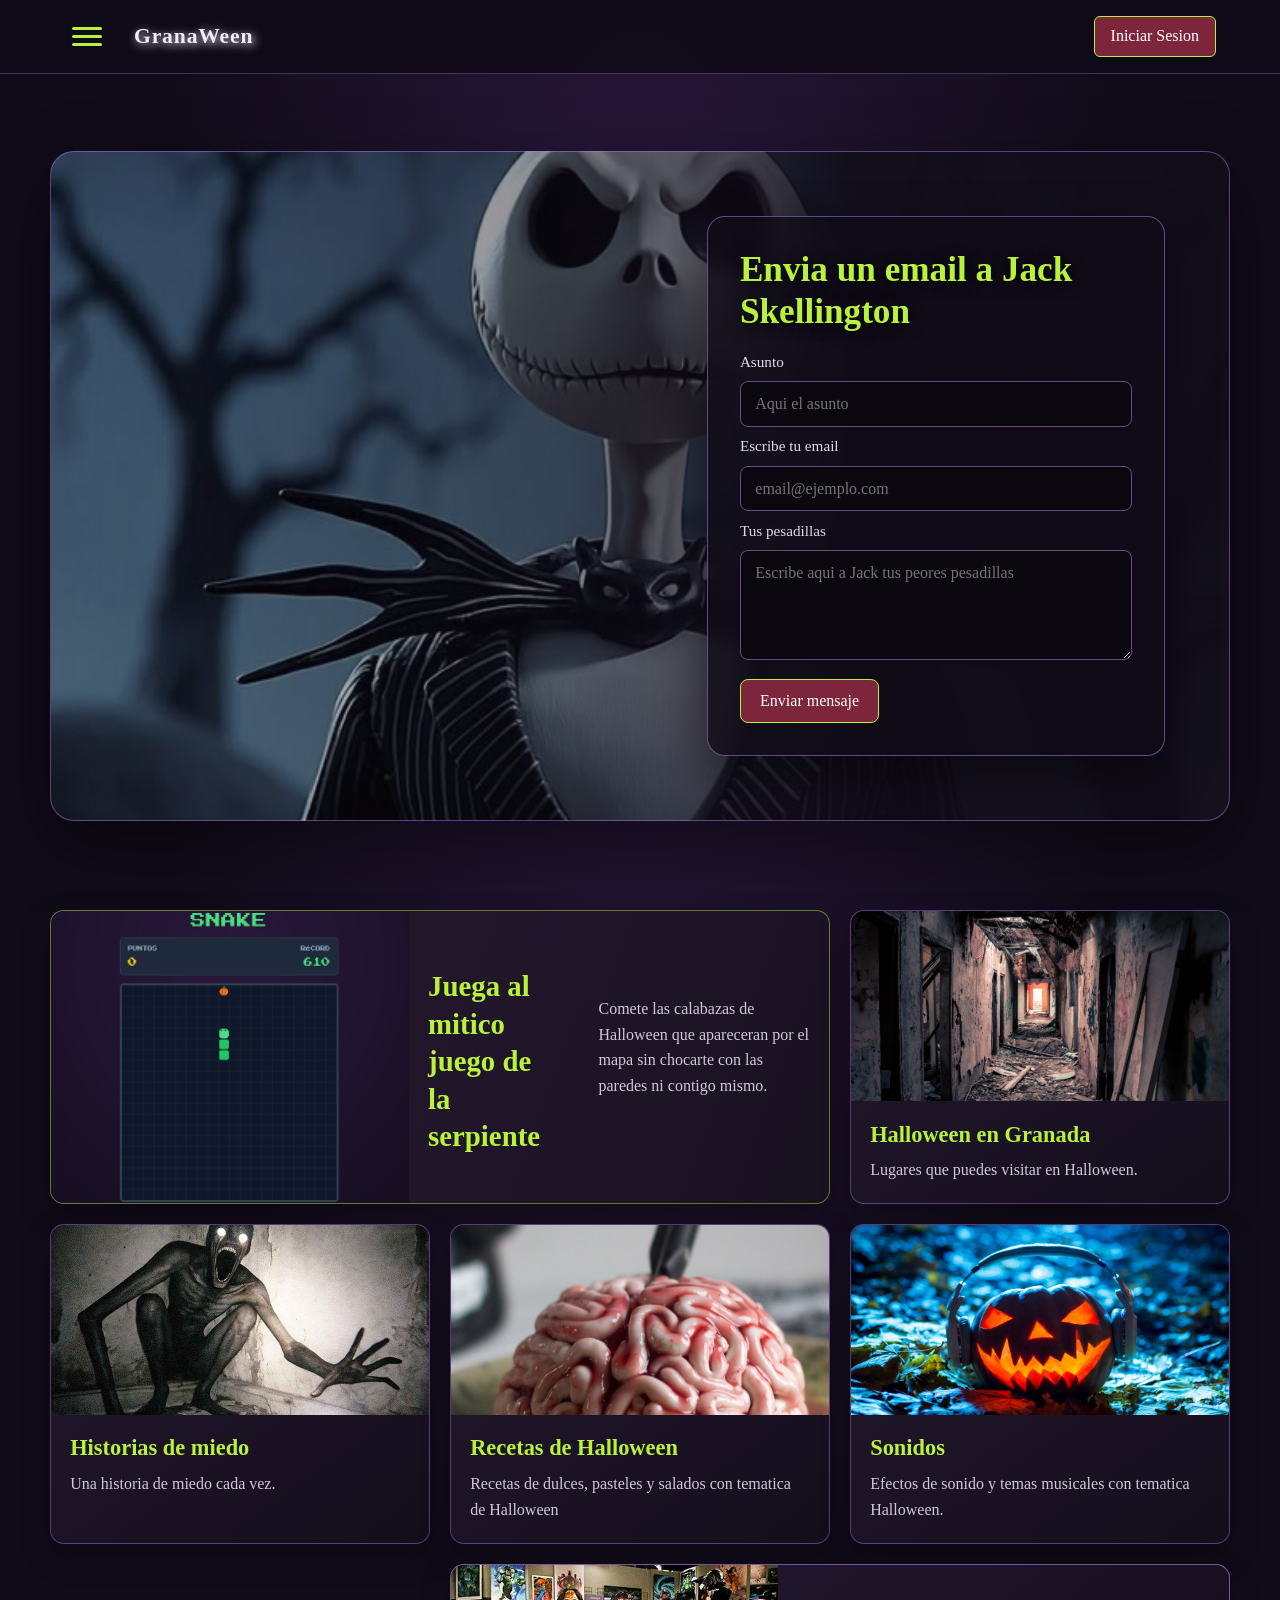
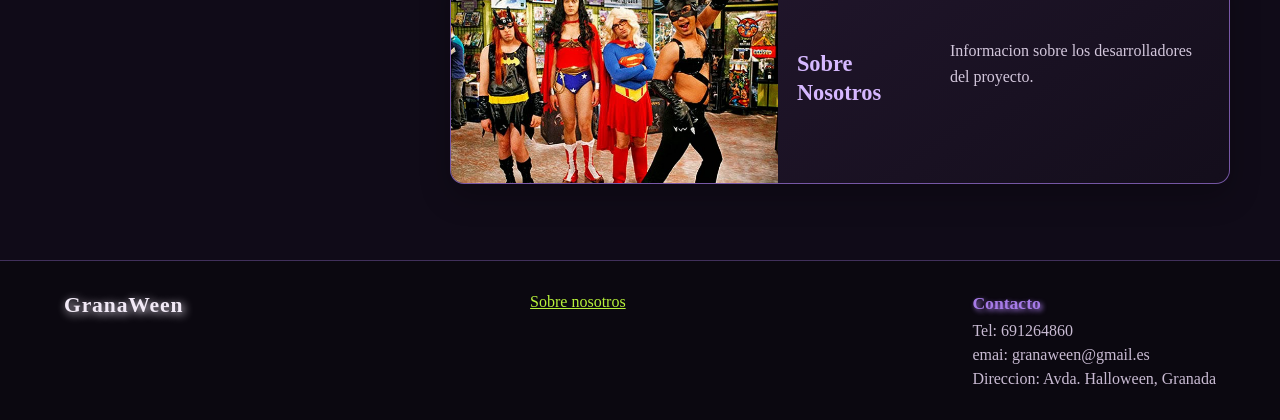
==== index.html @ 64082416 "arreglos" ====
<!DOCTYPE html>
<html lang="en">
<head>
    <meta charset="UTF-8">
    <meta name="viewport" content="width=device-width, initial-scale=1.0">
    <link rel="stylesheet" href="./css/styles.css">
    <title>GranaWeen</title>
</head>
<body class="page" id="pagina-inicio">
    <header>
        <button class="hamburger" aria-label="Menu">
            <span class="barMenu"></span>
            <span class="barMenu"></span>
            <span class="barMenu"></span>
        </button>
        <nav id="menu-desplegable" class="oculto">
            <ul>
                <li><a href="./index.html">Inicio</a></li>
                <li><a href="./recetas.html">Recetas</a></li>
                <li><a href="./historia.html">Historias de miedo</a></li>
                <li><a href="./sonidos.html">Musica y tonos</a></li>
                <li><a href="./enGranada.html">Granada</a></li>
                <li><a href="./juego.html">Juego</a></li>
                <li><a href="./miCuenta.html">Mi cuenta</a></li>
            </ul>
        </nav>
        <a class="logo" href="./index.html">GranaWeen</a>
        <button class="login btn">Iniciar Sesion</button>
    </header>

        <main id="main-index">
            <section id="correo-jack" aria-label="Secciones de GranaWeen">
                <div class="formulario-correo">
                    <h2>Envia un email a Jack Skellington</h2>
                    <form action="./php/correo.php" method="post">
                        <label for="asunto">Asunto</label>
                        <input type="text" name="asunto" id="asunto" placeholder="Aqui el asunto" required>

                        <label for="tuEmail">Escribe tu email</label>
                        <input type="email" name="email" id="email" placeholder="email@ejemplo.com" required>

                        <label for="mensaje">Tus pesadillas</label>
                        <textarea name="mensaje" id="mensaje" rows="4" cols="40" placeholder="Escribe aqui a Jack tus peores pesadillas" required></textarea>

                        <button type="submit" class="btn-mensaje">Enviar mensaje</button>
                    </form>
                </div>
            </section>
            <section>
                <a class="enlace-pagina" href="./juego.html">
                    <img src="./img/index/snake.png" alt="Juego serpiente">
                    <h2>Juega al mitico juego de la serpiente</h2>
                    <p>Comete las calabazas de Halloween que apareceran por el mapa sin chocarte con las paredes ni contigo mismo.</p>
                </a>
                <a class="enlace-pagina" href="./enGranada.html">
                    <img src="./img/index/lugares.webp" alt="Imagen de casa abandonada">
                    <h2>Halloween en Granada</h2>
                    <p>Lugares que puedes visitar en Halloween.</p>
                </a>
                <a class="enlace-pagina" href="./historia.html">
                    <img src="./img/index/historia.jpeg" alt="Imagen terror">
                    <h2>Historias de miedo</h2>
                    <span>Una historia de miedo cada vez.</span>
                </a>
                <a class="enlace-pagina" href="./recetas.html">
                    <img src="./img/index/recetas.jpg" alt="Tarta de cerebro">
                    <h2>Recetas de Halloween</h2>
                    <p>Recetas de dulces, pasteles y salados con tematica de Halloween</p>
                </a>
                <a class="enlace-pagina" href="./sonidos.html">
                    <img src="./img/index/sonidos.jpg" alt="Imagen de calabaza con cascos de musica">
                    <h2>Sonidos</h2>
                    <p>Efectos de sonido y temas musicales con tematica Halloween.</p>
                </a>
                <a class="enlace-pagina" href="./sobreNosotros.html">
                    <img src="./img/index/desarrolladores.jpg" alt="Desarrolladores">
                    <h2>Sobre Nosotros</h2>
                    <p>Informacion sobre los desarrolladores del proyecto.</p>
                </a>
            </section>
        </main>
    </div>
    <button class="susto-pantalla" id="susto-pantalla" type="button" aria-label="Cerrar la imagen de terror" hidden>
        <img src="./img/nun.png" alt="La monja de terror">
        <span>Pulsa para continuar</span>
    </button>
    <audio id="sonido-susto" preload="auto">
        <source src="./img/Grito%20de%20terror%20-%20%20Efecto%20de%20sonido%20-%20Scary%20Sound%20Effects.mp3" type="audio/mpeg">
    </audio>

    <footer>
        <div>
            <a href="./index.html" class="logo">GranaWeen</a>
        </div>
        <div class="us">
            <a href="./sobreNosotros.html">Sobre nosotros</a>
        </div>
        <div class="contacto">
            <h2>Contacto</h2>
            <p>Tel: 691264860</p>
            <p>emai: granaween@gmail.es</p>
            <p>Direccion: Avda. Halloween, Granada</p> 
        </div>
        <script type="module" src="./js/app.js"></script>
    </footer>

    <!-- ventana emergente de login -->
    <div id="ventana-login" class="oculto">
        <button class="cerrar-ventana">X</button>
        <form action="./php/login.php" method="post">
            <label for="nombre">Nombre:</label>
            <input type="text" name="nombre" id="nombre" placeholder="Escribe tu nombre aqui" required>

            <label for="password">Contraseña:</label>
            <input type="password" name="password" id="password" placeholder="Escribe aqui tu contraseña" required>

            <button type="submit" class="btn">Iniciar sesion</button>
            <button type="button" class="registro">¿No tienes cuenta? | Registrate</button>
            <button type="button" class="recuperar-contraseña">He olvidado mi contraseña</button>
        </form>
    </div>

    <!-- ventana emergente de registro -->
    <div id="ventana-registro" class="oculto">
        <button class="cerrar-ventana">X</button>
        <form action="./php/altaUsuario.php" method="post">
            <label for="nombre">Nombre:</label>
            <input type="text" name="nombre" id="nombre" placeholder="Escribe tu nombre aqui" required>

            <label for="password">Contraseña:</label>
            <input type="password" name="password" id="password" placeholder="Escribe aqui tu contraseña" required>

            <label for="email">Email:</label>
            <input type="email" name="email" id="email" placeholder="tuEmail@ejemplo.com" required>

            <label for="pregunta">Pregunta de seguridad:</label>
            <input type="text" name="pregunta" id="pregunta" placeholder="¿Nombre de mi primera mascota?" required></input>

            <label for="respuesta">Respuesta</label>
            <input type="text" name="respuesta" id="respuesta" placeholder="Firulais" required>

            <button type="submit" class="btn">Registrarse</button>
        </form>
    </div>

    <!-- ventana emergente de recuperar contraseña -->
    <div id="ventana-recuperacion" class="oculto">
            <button class="cerrar-ventana">X</button>
            <p>PREGUNTA DE SEGURIDAD</p>
            <form action="./php/cambioPass.php">
                <label for="respuesta">Respuesta</label>
                <input type="text" name="respuesta" id="respuesta">

                <button type="submit" class="btn">Enviar respuesta</button>
            </form>
        </div>
</body>
</html>
---- css/styles.css ----
@import url('https://fonts.googleapis.com/css2?family=Press+Start+2P&display=swap');

*{
    margin: 0;
    padding: 0;
    box-sizing: border-box;
}

.hamburger{
    display: flex;
    flex-direction: column;
    gap: 5px;
    background: none;
    border: none;
    cursor: pointer;
}

.barMenu{
    width: 30px;
    height: 3px;
    background-color: black;
    border-radius: 10px;
}

.oculto{
    display: none;
}

/* ==================================================================
ESTILO COMUN
================================================================== */

.page{
    --terror-bg: #100b18;
    --terror-surface: #1b1225;
    --terror-purple: #a77be8;
    --terror-toxic: #b8f23a;
    --terror-red: #7d263b;
    --terror-text: #f2eaf7;
    min-height: 100vh;
    display: flex;
    flex-direction: column;
    color: var(--terror-text);
    background:
        radial-gradient(ellipse at 50% 20%, rgba(101, 55, 144, .3), transparent 55%),
        var(--terror-bg);
    font-family: Georgia, "Times New Roman", serif;
}

.page header{
    position: sticky;
    top: 0;
    z-index: 2;
    display: flex;
    align-items: center;
    gap: 1.5rem;
    padding: 1rem clamp(1rem, 5vw, 4rem);
    border-bottom: 1px solid rgba(167, 123, 232, .35);
    background: rgba(16, 11, 24, .9);
    transition: transform .2s ease;
}

.page header.header-oculto{
    transform: translateY(-100%);
}

.page .hamburger{
    padding: .5rem;
}

.page .barMenu{
    background-color: var(--terror-toxic);
}

.page .logo{
    color: var(--terror-text);
    font-size: 1.35rem;
    font-weight: bold;
    text-decoration: none;
    letter-spacing: .04em;
    text-shadow: 2px 2px 10px var(--terror-text);
}

.page .login,
.page .btn{
    border: 1px solid var(--terror-toxic);
    border-radius: 6px;
    padding: .65rem 1rem;
    color: #fff;
    background: var(--terror-red);
    font: inherit;
    cursor: pointer;
    transition: background-color .2s ease, transform .2s ease;
}

.page .login{
    margin-left: auto;
}

.page .login:hover,
.page .btn:hover{
    background: #542044;
    transform: translateY(-1px);
}

.page #menu-desplegable{
    position: absolute;
    top: 100%;
    left: 1rem;
    min-width: 13rem;
    padding: .5rem;
    border: 1px solid rgba(167, 123, 232, .55);
    border-radius: 8px;
    background: var(--terror-surface);
    box-shadow: 0 12px 30px rgba(0, 0, 0, .55);
}

.page #menu-desplegable ul{
    list-style: none;
}

.page #menu-desplegable a{
    display: block;
    padding: .7rem;
    color: var(--terror-text);
    text-decoration: none;
}

.page #menu-desplegable a:hover{
    color: var(--terror-toxic);
    background: rgba(167, 123, 232, .1);
}

.page footer{
    display: flex;
    flex-wrap: wrap;
    justify-content: space-between;
    gap: 1.5rem;
    padding: 2rem clamp(1rem, 5vw, 4rem);
    border-top: 1px solid rgba(167, 123, 232, .35);
    background: #0b0810;
}

.page footer a{
    color: var(--terror-toxic);
}

.page footer h2{
    margin-bottom: .5rem;
    color: var(--terror-purple);
    font-size: 1.1rem;
    text-shadow: 2px 2px 5px var(--terror-purple);
}

.page footer p{
    margin-top: .35rem;
    color: #c9bbd3;
}

.page #ventana-login,
.page #ventana-registro,
.page #ventana-recuperacion{
    position: fixed;
    z-index: 50;
    top: 50%;
    left: 50%;
    width: min(90vw, 420px);
    padding: 2rem;
    border: 1px solid var(--terror-purple);
    border-radius: 12px;
    background: var(--terror-surface);
    box-shadow: 0 20px 70px rgba(0, 0, 0, .8);
    line-height: 1.5;
    transform: translate(-50%, -50%);
}

.page #ventana-login form,
.page #ventana-registro form,
.page #ventana-recuperacion form{
    display: flex;
    flex-direction: column;
    gap: .7rem;
}

.page .registro,
.page .recuperar-contraseña{
    padding: 0;
    border: 0 solid #e5e7eb;
    color: inherit;
    background: transparent;
    font: inherit;
    cursor: pointer;
}

.page #ventana-recuperacion > p{
    margin: 0;
}

.page #ventana-login input,
.page #ventana-registro input,
.page #ventana-recuperacion input{
    width: 100%;
    padding: .7rem;
    border: 1px solid #684b83;
    border-radius: 5px;
    color: var(--terror-text);
    background: var(--terror-bg);
    font: inherit;
}

.page .cerrar-ventana{
    position: absolute;
    top: .65rem;
    right: .75rem;
    border: 0;
    color: var(--terror-toxic);
    background: transparent;
    font: inherit;
    font-size: 1.25rem;
    cursor: pointer;
}

@media (max-width: 600px){
    .page header{
        gap: .8rem;
        padding-inline: 1rem;
    }

    .page .logo{
        font-size: 1.1rem;
    }

    .page .login{
        padding: .55rem .7rem;
        font-size: .9rem;
    }

    .page footer{
        flex-direction: column;
    }
}

/* ==================================================================
INDEX
================================================================== */
/* Inicio */
.page #main-index{
    width: min(100% - 2rem, 1180px);
    margin: 0 auto;
    padding: clamp(2rem, 6vw, 5rem) 0;
}

.page #correo-jack{
    display: grid;
    grid-template-columns: minmax(0, 1.1fr) minmax(300px, .9fr);
    align-items: center;
    width: 100%;
    min-height: 580px;
    margin: 0 0 clamp(3rem, 7vw, 6rem);
    padding: clamp(1.25rem, 5vw, 4rem);
    overflow: hidden;
    border: 1px solid rgba(167, 123, 232, .5);
    border-radius: 24px;
    background:
        linear-gradient(90deg, rgba(10, 7, 15, .12) 0%, rgba(16, 11, 24, .48) 44%, rgba(16, 11, 24, .96) 68%),
        url("../img/index/jack.jpg") center 35% / cover no-repeat;
    box-shadow: 0 24px 70px rgba(0, 0, 0, .45);
}

.page .formulario-correo{
    grid-column: 2;
    padding: clamp(1.25rem, 3vw, 2rem);
    border: 1px solid rgba(167, 123, 232, .55);
    border-radius: 18px;
    background: rgba(16, 11, 24, .82);
    box-shadow: 0 18px 50px rgba(0, 0, 0, .45);
    backdrop-filter: blur(8px);
}

.page .formulario-correo h2{
    margin-bottom: 1.25rem;
    color: var(--terror-toxic);
    font-size: clamp(1.5rem, 3vw, 2.2rem);
    line-height: 1.2;
    text-shadow: 0 2px 16px rgba(0, 0, 0, .8);
}

.page .formulario-correo form{
    display: flex;
    flex-direction: column;
    gap: .65rem;
}

.page .formulario-correo label{
    color: #e4d8ed;
    font-size: .95rem;
}

.page .formulario-correo input,
.page .formulario-correo textarea{
    width: 100%;
    padding: .8rem .9rem;
    border: 1px solid #684b83;
    border-radius: 8px;
    color: var(--terror-text);
    background: rgba(10, 7, 15, .9);
    font: inherit;
}

.page .formulario-correo textarea{
    min-height: 110px;
    resize: vertical;
}

.page .formulario-correo input:focus,
.page .formulario-correo textarea:focus{
    outline: 2px solid var(--terror-toxic);
    outline-offset: 2px;
}

.page .btn-mensaje{
    align-self: flex-start;
    margin-top: .5rem;
    padding: .75rem 1.2rem;
    border: 1px solid var(--terror-toxic);
    border-radius: 8px;
    color: #fff;
    background: var(--terror-red);
    font: inherit;
    cursor: pointer;
    transition: transform .2s ease, background-color .2s ease;
}

.page .btn-mensaje:hover{
    transform: translateY(-2px);
    background: #542044;
}

.page #main-index > section:not(#correo-jack){
    display: grid;
    grid-template-columns: repeat(3, minmax(0, 1fr));
    align-items: stretch;
    gap: 1.25rem;
}

.page .enlace-pagina{
    display: flex;
    flex-direction: column;
    min-width: 0;
    overflow: hidden;
    border: 1px solid rgba(167, 123, 232, .42);
    border-radius: 14px;
    color: var(--terror-text);
    background: linear-gradient(145deg, rgba(38, 25, 50, .98), rgba(20, 14, 28, .98));
    text-decoration: none;
    box-shadow: 0 12px 30px rgba(0, 0, 0, .25);
    transition: transform .25s ease, border-color .25s ease, box-shadow .25s ease;
}

.page .enlace-pagina:hover,
.page .enlace-pagina:focus-visible{
    transform: translateY(-6px);
    border-color: var(--terror-toxic);
    box-shadow: 0 18px 38px rgba(0, 0, 0, .4), 0 0 20px rgba(184, 242, 58, .12);
}

.page .enlace-pagina:focus-visible{
    outline: 2px solid var(--terror-toxic);
    outline-offset: 4px;
}

.page .enlace-pagina img{
    display: block;
    width: 100%;
    height: 190px;
    object-fit: cover;
    transition: transform .4s ease;
}

.page .enlace-pagina:hover img{
    transform: scale(1.04);
}

.page .enlace-pagina h2{
    margin: 1.15rem 1.2rem .55rem;
    color: var(--terror-toxic);
    font-size: clamp(1.1rem, 2vw, 1.4rem);
    line-height: 1.3;
}

.page .enlace-pagina p,
.page .enlace-pagina span{
    margin: 0 1.2rem 1.25rem;
    color: #d3c7dc;
    line-height: 1.6;
}

.page .enlace-pagina:nth-child(1){
    grid-column: span 2;
    flex-direction: row;
    align-items: center;
    border-color: rgba(184, 242, 58, .45);
    background: linear-gradient(110deg, rgba(43, 26, 53, .98), rgba(25, 18, 33, .98));
}

.page .enlace-pagina:nth-child(1) img{
    width: 46%;
    height: 100%;
    min-height: 240px;
    align-self: stretch;
}

.page .enlace-pagina:nth-child(1) h2{
    font-size: clamp(1.35rem, 2.4vw, 1.8rem);
}

.page .enlace-pagina:nth-child(6){
    grid-column: 2 / span 2;
    flex-direction: row;
    align-items: center;
    border-color: rgba(167, 123, 232, .65);
}

.page .enlace-pagina:nth-child(6) img{
    width: 42%;
    height: 100%;
    min-height: 190px;
    align-self: stretch;
}

.page .enlace-pagina:nth-child(6) h2{
    color: #d6b8ff;
}

@media (max-width: 800px){
    .page #correo-jack{
        grid-template-columns: 1fr;
        min-height: auto;
        background-position: 35% center;
    }

    .page .formulario-correo{
        grid-column: 1;
        width: min(100%, 520px);
        margin-left: auto;
    }

    .page #main-index > section:not(#correo-jack){
        grid-template-columns: repeat(2, minmax(0, 1fr));
    }

    .page .enlace-pagina:nth-child(1){
        grid-column: span 2;
    }

    .page .enlace-pagina:nth-child(6){
        grid-column: span 2;
    }
}

@media (max-width: 520px){
    .page #main-index{
        width: min(100% - 1.25rem, 1180px);
    }

    .page #correo-jack{
        padding: 1rem;
        border-radius: 16px;
        background-position: 28% center;
    }

    .page .formulario-correo{
        padding: 1.1rem;
        background: rgba(16, 11, 24, .9);
    }

    .page #main-index > section:not(#correo-jack){
        grid-template-columns: 1fr;
        gap: 1rem;
    }

    .page .enlace-pagina:nth-child(1),
    .page .enlace-pagina:nth-child(6){
        grid-column: auto;
        flex-direction: column;
        align-items: stretch;
    }

    .page .enlace-pagina:nth-child(1) img,
    .page .enlace-pagina:nth-child(6) img{
        width: 100%;
        height: 190px;
        min-height: 0;
    }
}

@media (prefers-reduced-motion: reduce){
    .page .enlace-pagina,
    .page .enlace-pagina img,
    .page .btn-mensaje{
        transition: none;
    }
}

/* ==================================================================
ESTILOS DE HISTORIA
================================================================== */
.page main{
    width: min(100% - 2rem, 900px);
    margin: 0 auto;
    padding: clamp(3rem, 9vh, 6rem) 0;
    flex: 1;
}

.page main section{
    display: flex;
    flex-direction: column;
    align-items: center;
    gap: 2rem;
}

.page main section[hidden]{
    display: none;
}

.page .titulo{
    text-align: center;
}

.page .titulo h1{
    color: var(--terror-toxic);
    font-size: clamp(2.2rem, 6vw, 4rem);
    line-height: 1.1;
    text-shadow: 2px 2px 10px var(--terror-toxic);
}

.page .video{
    width: min(100%, 800px);
    aspect-ratio: 16 / 9;
    overflow: hidden;
    border: 1px solid rgba(167, 123, 232, .75);
    border-radius: 12px;
    background: #050404;
    box-shadow: 0 0 0 6px rgba(125, 38, 59, .25), 0 18px 45px rgba(0, 0, 0, .65);
}

.page .video iframe{
    display: block;
    width: 100%;
    height: 100%;
    border: 0;
}

.page .descripcion{
    width: min(100%, 720px);
    padding: clamp(1.25rem, 4vw, 2rem);
    border-left: 3px solid var(--terror-red);
    border-radius: 0 10px 10px 0;
    background: linear-gradient(110deg, rgba(73, 38, 100, .48), rgba(27, 18, 37, .88));
    box-shadow: 0 12px 35px rgba(0, 0, 0, .24);
    text-align: center;
}

.page .descripcion h3{
    margin-bottom: .75rem;
    color: var(--terror-toxic);
    font-size: clamp(1.35rem, 4vw, 1.8rem);
    text-shadow: 2px 2px 10px var(--terror-toxic);
}

.page .descripcion p{
    color: #ded2e8;
    font-size: 1.05rem;
    line-height: 1.7;
}

/* ==================================================================
ESTILOS RECETAS
================================================================== */
.page .recetas-populares,
.page .dulces{
    display: flex;
    flex-direction: row;
    flex-wrap: wrap;
    justify-content: center;
    gap: 20px;
    width: 100%;
}

.page .recetas-populares{
    padding: 20px;
    border-radius: 12px;
    background: var(--terror-surface);
}

.page .dulces h2{
    padding: 1rem;
    width: 100%;
    text-align: center;
}

.page .salados{
    display: flex;
    flex-direction: column;
    text-align: center;
    gap: 20px;
    width: 100%;
}

.page .salados h2{
    padding: 2rem 1rem;
    text-align: center;
}

.page .contenedor-tarjeta{
    width: min(100%, 250px);
    overflow: hidden;
    border: 1px solid var(--terror-purple);
    border-radius: 10px;
    background: var(--terror-surface);
    cursor: pointer;
}

.page .salados .contenedor-tarjeta{
    display: flex;
    width: 100%;
}

.page .salados .front{
    display: flex;
    align-items: center;
    width: 100%;
}

.page .salados .contenedor-img{
    width: 220px;
    flex-shrink: 0;
}

.page .salados .contenedor-datos{
    flex: 1;
}

.page .salados .contenedor-tarjeta > .back{
    width: 100%;
}

.page .contenedor-img img{
    display: block;
    width: 100%;
    height: 180px;
    object-fit: cover;
}

.page .contenedor-datos,
.page .contenedor-tarjeta > .back{
    padding: 15px;
}

.page .contenedor-tarjeta > .back{
    display: none;
}

.page .contenedor-tarjeta.back > .front{
    display: none;
}

.page .contenedor-tarjeta.back > .back{
    display: block;
}

.page .contenedor-tarjeta h3{
    margin-bottom: 10px;
    color: var(--terror-toxic);
}

.page .contenedor-tarjeta p{
    margin-bottom: 6px;
    line-height: 1.4;
}

img {
    max-width: 100%;
}

@media (max-width: 600px){
    .page .salados .contenedor-tarjeta{
        flex-direction: column;
    }

    .page .salados .front{
        flex-direction: column;
    }

    .page .salados .contenedor-img{
        width: 100%;
    }
}

/* ==================================================================
TELON DE HISTORIA Y SUSTO DEL INICIO
================================================================== */
.page .telon{
    position: absolute;
    z-index: 1;
    top: 0;
    bottom: 0;
    width: 52%;
    background-color: #541322;
    background-image:
        repeating-linear-gradient(90deg, transparent 0 24px, rgba(0, 0, 0, .22) 27px 34px, rgba(255, 190, 130, .08) 37px 43px),
        linear-gradient(90deg, #260811, #8b2635 22%, #631522 70%, #310a14);
    box-shadow: inset 0 0 38px rgba(0, 0, 0, .7), 0 0 28px rgba(0, 0, 0, .6);
    transition: transform 1.5s cubic-bezier(.7, 0, .2, 1);
}

.page .telon-izquierdo{
    left: 0;
    border-right: 5px solid #bd7950;
    border-radius: 0 0 38% 0 / 0 0 8% 0;
    transform-origin: left center;
}

.page .telon-derecho{
    right: 0;
    border-left: 5px solid #bd7950;
    background-image:
        repeating-linear-gradient(90deg, transparent 0 24px, rgba(0, 0, 0, .22) 27px 34px, rgba(255, 190, 130, .08) 37px 43px),
        linear-gradient(90deg, #310a14, #631522 30%, #8b2635 78%, #260811);
    border-radius: 0 0 0 38% / 0 0 0 8%;
    transform-origin: right center;
}

.page .boton-telon{
    position: relative;
    z-index: 2;
    padding: .9rem 1.4rem;
    box-shadow: 0 0 22px rgba(0, 0, 0, .6);
}

.page .video{
    position: relative;
}

.page .teatro-historia{
    position: absolute;
    z-index: 2;
    inset: 0;
    display: grid;
    place-items: center;
    overflow: hidden;
    background: radial-gradient(ellipse at center, #32101f, #09060d 72%);
}

.page .teatro-historia[hidden]{
    display: none;
}

.page .teatro-historia.abierto .telon-izquierdo{
    transform: translateX(-100%);
}

.page .teatro-historia.abierto .telon-derecho{
    transform: translateX(100%);
}

.page .teatro-historia.abierto .boton-telon{
    visibility: hidden;
}

.page .susto-pantalla{
    position: fixed;
    z-index: 100;
    inset: 0;
    display: grid;
    place-items: center;
    width: 100%;
    height: 100vh;
    height: 100dvh;
    overflow: hidden;
    border: 0;
    padding: 0;
    background: #000;
    cursor: pointer;
}

.page .susto-pantalla[hidden]{
    display: none;
}

.page .susto-pantalla img{
    width: 100%;
    height: 100%;
    object-fit: cover;
    object-position: center 35%;
    opacity: .8;
    transform: scale(.08);
    transition: transform 1.1s cubic-bezier(.16, 1, .3, 1), opacity .7s ease;
}

.page .susto-pantalla.visible img{
    opacity: 1;
    transform: scale(1);
}

.page .susto-pantalla.cerrando img{
    opacity: 0;
    transform: scale(.08);
    transition-duration: .55s;
}

.page .susto-pantalla span{
    position: absolute;
    right: 1rem;
    bottom: 1.5rem;
    left: 1rem;
    color: #fff;
    font-size: clamp(1rem, 3vw, 1.5rem);
    text-align: center;
    text-shadow: 0 2px 12px #000;
}

.page.susto-activo{
    overflow: hidden;
}

.page .sobre-nosotros{
    width: 100%;
}

.page .sobre-nosotros > h2{
    color: var(--terror-toxic);
    font-size: clamp(2rem, 5vw, 3rem);
    text-align: center;
    text-shadow: 0 0 20px rgba(167, 123, 232, .5);
}

.page .sobre-nosotros .equipo{
    display: flex;
    flex-wrap: wrap;
    justify-content: center;
    gap: clamp(2rem, 8vw, 6rem);
    width: 100%;
}

.page .sobre-nosotros .tarjeta-persona{
    display: flex;
    flex-direction: column;
    align-items: center;
    justify-content: center;
    gap: 1rem;
    width: clamp(170px, 25vw, 230px);
    aspect-ratio: 3 / 4;
    padding: 1.5rem;
    border: 3px solid var(--terror-purple);
    border-radius: 50%;
    background: radial-gradient(ellipse, #38234b, var(--terror-surface) 70%);
    box-shadow: 0 0 24px rgba(167, 123, 232, .3), inset 0 0 18px rgba(0, 0, 0, .55);
}

.page .sobre-nosotros .tarjeta-persona img{
    display: block;
    width: 78%;
    height: 62%;
    border: 2px solid rgba(184, 242, 58, .7);
    border-radius: 50%;
    background: var(--terror-bg);
    object-fit: cover;
}

.page .sobre-nosotros .tarjeta-persona p{
    color: var(--terror-text);
    font-size: 1.1rem;
    text-align: center;
}

.page .sobre-nosotros .descripcion-equipo{
    display: grid;
    place-items: center;
    width: min(100%, 620px);
    min-height: 110px;
    padding: 1.5rem 3rem;
    border: 3px solid #c44559;
    border-radius: 50%;
    background: radial-gradient(ellipse, #591427, #250c17 75%);
    box-shadow: 0 0 22px rgba(196, 69, 89, .3), inset 0 0 16px rgba(0, 0, 0, .55);
    text-align: center;
}

.page .sobre-nosotros .descripcion-equipo p{
    color: var(--terror-text);
    line-height: 1.5;
}

@media (max-width: 600px){
    .page .sobre-nosotros .tarjeta-persona{
        width: min(42vw, 190px);
        min-width: 145px;
    }

    .page .sobre-nosotros .descripcion-equipo{
        min-height: 90px;
        padding: 1.25rem 2rem;
    }
}

@media (prefers-reduced-motion: reduce){
    .page .telon,
    .page .susto-pantalla img{
        transition-duration: .01ms;
    }
}

/* ==================================================================
ESTILOS JUEGO
================================================================== */

@import url('https://fonts.googleapis.com/css2?family=Press+Start+2P&family=Inter:wght@400;600;700&display=swap');
    
.font-retro {
    font-family: 'Press Start 2P', monospace;
}

/* Estilo pixelado del grid */
#gameCanvas {
    background-color: #0f172a;
    box-shadow: 0 0 20px rgba(34, 197, 94, 0.2);
    touch-action: none;
}

/* Efecto de brillo de pantalla CRT suave */
.retro-container {
    border: 4px solid #334155;
    box-shadow: inset 0 0 10px rgba(0, 0, 0, 0.8);
}

/* Desactivar selección de texto en controles táctiles */
.touch-btn {
    user-select: none;
    -webkit-user-select: none;
}
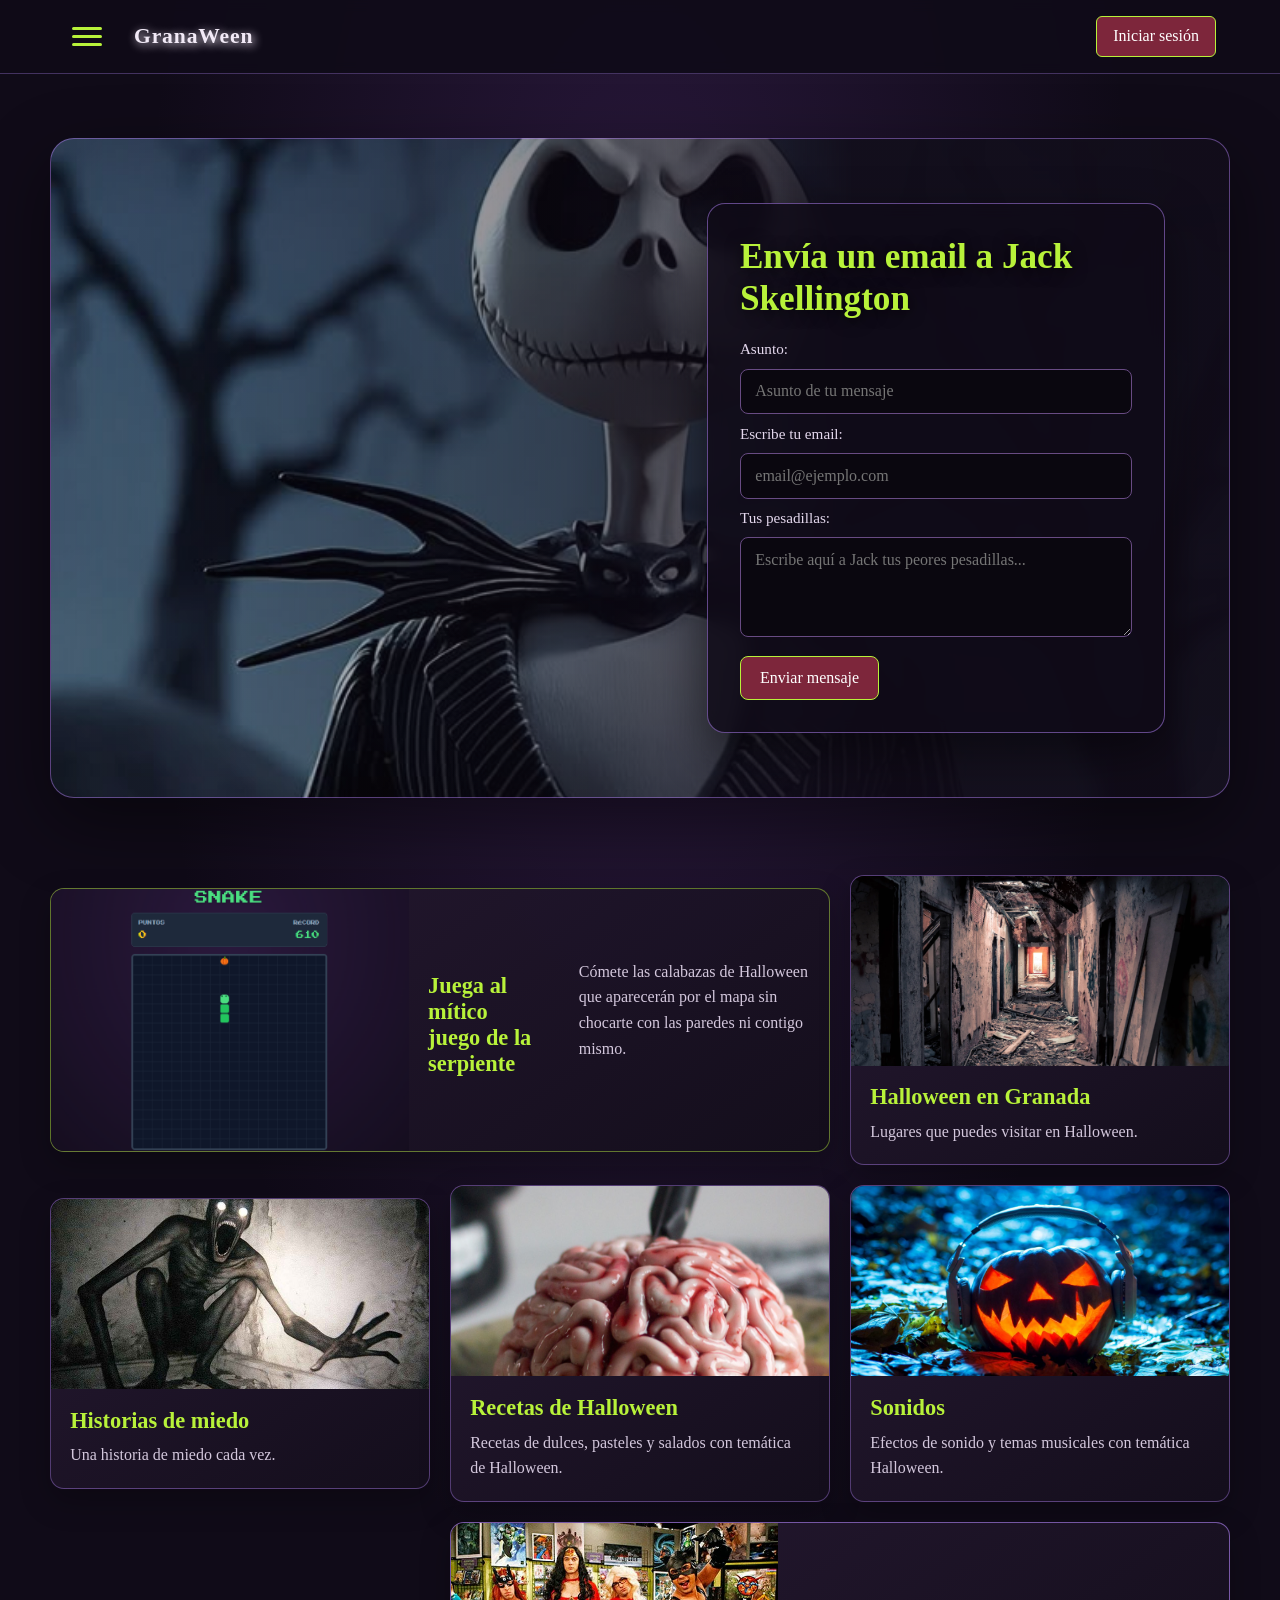
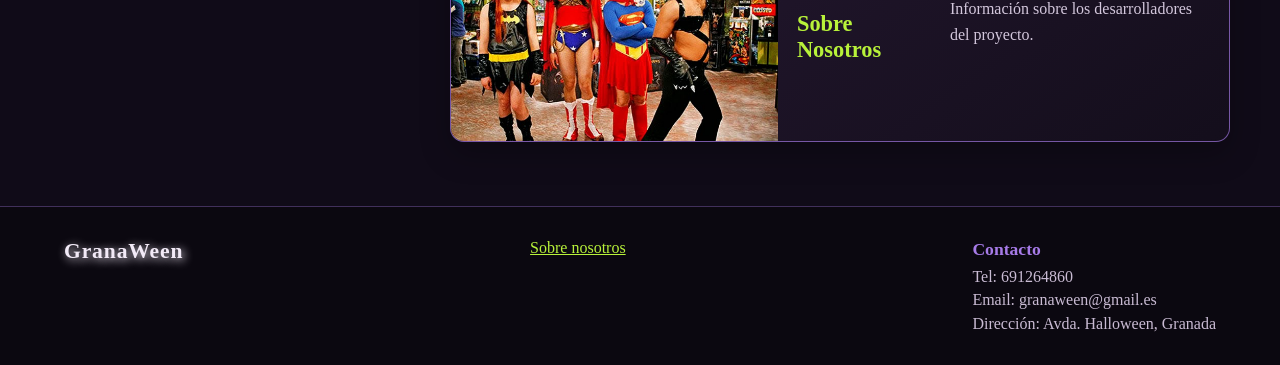
==== commit ef14b35b: "arreglo del envio de correo, limpieza de lineas duplicadas, sin usar o que no hacian falta" ====
--- a/index.html
+++ b/index.html
@@ -1,14 +1,14 @@
 <!DOCTYPE html>
-<html lang="en">
+<html lang="es">
 <head>
     <meta charset="UTF-8">
     <meta name="viewport" content="width=device-width, initial-scale=1.0">
+    <title>GranaWeen - Inicio</title>
     <link rel="stylesheet" href="./css/styles.css">
-    <title>GranaWeen</title>
 </head>
 <body class="page" id="pagina-inicio">
     <header>
-        <button class="hamburger" aria-label="Menu">
+        <button class="hamburger" type="button" aria-label="Abrir menú">
             <span class="barMenu"></span>
             <span class="barMenu"></span>
             <span class="barMenu"></span>
@@ -18,71 +18,75 @@
                 <li><a href="./index.html">Inicio</a></li>
                 <li><a href="./recetas.html">Recetas</a></li>
                 <li><a href="./historia.html">Historias de miedo</a></li>
-                <li><a href="./sonidos.html">Musica y tonos</a></li>
+                <li><a href="./sonidos.html">Música y tonos</a></li>
                 <li><a href="./enGranada.html">Granada</a></li>
                 <li><a href="./juego.html">Juego</a></li>
-                <li><a href="./miCuenta.html">Mi cuenta</a></li>
+                <li><a class="enlace-cuenta oculto" href="./miCuenta.html">Mi cuenta</a></li>
             </ul>
         </nav>
         <a class="logo" href="./index.html">GranaWeen</a>
-        <button class="login btn">Iniciar Sesion</button>
+        <button class="login btn" type="button">Iniciar sesión</button>
     </header>
 
-        <main id="main-index">
-            <section id="correo-jack" aria-label="Secciones de GranaWeen">
-                <div class="formulario-correo">
-                    <h2>Envia un email a Jack Skellington</h2>
-                    <form action="./php/correo.php" method="post">
-                        <label for="asunto">Asunto</label>
-                        <input type="text" name="asunto" id="asunto" placeholder="Aqui el asunto" required>
+    <main id="main-index">
+        <!-- Sección Escribir a Jack Skellington -->
+        <section id="correo-jack" aria-label="Escribir a Jack Skellington">
+            <div class="formulario-correo">
+                <h2>Envía un email a Jack Skellington</h2>
+                <form action="./php/correo.php" method="post">
+                    <label for="asunto">Asunto:</label>
+                    <input type="text" name="asunto" id="asunto" placeholder="Asunto de tu mensaje" required>
 
-                        <label for="tuEmail">Escribe tu email</label>
-                        <input type="email" name="email" id="email" placeholder="email@ejemplo.com" required>
+                    <label for="email">Escribe tu email:</label>
+                    <input type="email" name="email" id="email" placeholder="email@ejemplo.com" required>
 
-                        <label for="mensaje">Tus pesadillas</label>
-                        <textarea name="mensaje" id="mensaje" rows="4" cols="40" placeholder="Escribe aqui a Jack tus peores pesadillas" required></textarea>
+                    <label for="mensaje">Tus pesadillas:</label>
+                    <textarea name="mensaje" id="mensaje" rows="4" placeholder="Escribe aquí a Jack tus peores pesadillas..." required></textarea>
 
-                        <button type="submit" class="btn-mensaje">Enviar mensaje</button>
-                    </form>
-                </div>
-            </section>
-            <section>
-                <a class="enlace-pagina" href="./juego.html">
-                    <img src="./img/index/snake.png" alt="Juego serpiente">
-                    <h2>Juega al mitico juego de la serpiente</h2>
-                    <p>Comete las calabazas de Halloween que apareceran por el mapa sin chocarte con las paredes ni contigo mismo.</p>
-                </a>
-                <a class="enlace-pagina" href="./enGranada.html">
-                    <img src="./img/index/lugares.webp" alt="Imagen de casa abandonada">
-                    <h2>Halloween en Granada</h2>
-                    <p>Lugares que puedes visitar en Halloween.</p>
-                </a>
-                <a class="enlace-pagina" href="./historia.html">
-                    <img src="./img/index/historia.jpeg" alt="Imagen terror">
-                    <h2>Historias de miedo</h2>
-                    <span>Una historia de miedo cada vez.</span>
-                </a>
-                <a class="enlace-pagina" href="./recetas.html">
-                    <img src="./img/index/recetas.jpg" alt="Tarta de cerebro">
-                    <h2>Recetas de Halloween</h2>
-                    <p>Recetas de dulces, pasteles y salados con tematica de Halloween</p>
-                </a>
-                <a class="enlace-pagina" href="./sonidos.html">
-                    <img src="./img/index/sonidos.jpg" alt="Imagen de calabaza con cascos de musica">
-                    <h2>Sonidos</h2>
-                    <p>Efectos de sonido y temas musicales con tematica Halloween.</p>
-                </a>
-                <a class="enlace-pagina" href="./sobreNosotros.html">
-                    <img src="./img/index/desarrolladores.jpg" alt="Desarrolladores">
-                    <h2>Sobre Nosotros</h2>
-                    <p>Informacion sobre los desarrolladores del proyecto.</p>
-                </a>
-            </section>
-        </main>
-    </div>
-    <button class="susto-pantalla" id="susto-pantalla" type="button" aria-label="Cerrar la imagen de terror" hidden>
+                    <button type="submit" class="btn-mensaje">Enviar mensaje</button>
+                </form>
+            </div>
+        </section>
+
+        <!-- Secciones de navegación rápida -->
+        <section>
+            <a class="enlace-pagina" href="./juego.html">
+                <img src="./img/index/snake.png" alt="Juego de la serpiente">
+                <h2>Juega al mítico juego de la serpiente</h2>
+                <p>Cómete las calabazas de Halloween que aparecerán por el mapa sin chocarte con las paredes ni contigo mismo.</p>
+            </a>
+            <a class="enlace-pagina" href="./enGranada.html">
+                <img src="./img/index/lugares.webp" alt="Lugares de miedo en Granada">
+                <h2>Halloween en Granada</h2>
+                <p>Lugares que puedes visitar en Halloween.</p>
+            </a>
+            <a class="enlace-pagina" href="./historia.html">
+                <img src="./img/index/historia.jpeg" alt="Historias de terror">
+                <h2>Historias de miedo</h2>
+                <span>Una historia de miedo cada vez.</span>
+            </a>
+            <a class="enlace-pagina" href="./recetas.html">
+                <img src="./img/index/recetas.jpg" alt="Recetas de Halloween">
+                <h2>Recetas de Halloween</h2>
+                <p>Recetas de dulces, pasteles y salados con temática de Halloween.</p>
+            </a>
+            <a class="enlace-pagina" href="./sonidos.html">
+                <img src="./img/index/sonidos.jpg" alt="Sonidos de Halloween">
+                <h2>Sonidos</h2>
+                <p>Efectos de sonido y temas musicales con temática Halloween.</p>
+            </a>
+            <a class="enlace-pagina" href="./sobreNosotros.html">
+                <img src="./img/index/desarrolladores.jpg" alt="Desarrolladores">
+                <h2>Sobre Nosotros</h2>
+                <p>Información sobre los desarrolladores del proyecto.</p>
+            </a>
+        </section>
+    </main>
+
+    <!-- Susto jumpscare pantalla -->
+    <button class="susto-pantalla" id="susto-pantalla" type="button" aria-label="Cerrar susto" hidden>
         <img src="./img/nun.png" alt="La monja de terror">
-        <span>Pulsa para continuar</span>
+        <span>Pulsa en cualquier parte para continuar</span>
     </button>
     <audio id="sonido-susto" preload="auto">
         <source src="./img/Grito%20de%20terror%20-%20%20Efecto%20de%20sonido%20-%20Scary%20Sound%20Effects.mp3" type="audio/mpeg">
@@ -98,61 +102,58 @@
         <div class="contacto">
             <h2>Contacto</h2>
             <p>Tel: 691264860</p>
-            <p>emai: granaween@gmail.es</p>
-            <p>Direccion: Avda. Halloween, Granada</p> 
+            <p>Email: granaween@gmail.es</p>
+            <p>Dirección: Avda. Halloween, Granada</p>
         </div>
-        <script type="module" src="./js/app.js"></script>
     </footer>
 
-    <!-- ventana emergente de login -->
+    <!-- Ventana emergente de login -->
     <div id="ventana-login" class="oculto">
-        <button class="cerrar-ventana">X</button>
+        <button class="cerrar-ventana" type="button" aria-label="Cerrar">×</button>
+        <h2>Iniciar sesión</h2>
         <form action="./php/login.php" method="post">
-            <label for="nombre">Nombre:</label>
-            <input type="text" name="nombre" id="nombre" placeholder="Escribe tu nombre aqui" required>
+            <label for="nombre">Nombre de usuario:</label>
+            <input type="text" name="nombre" id="nombre" placeholder="Escribe tu usuario" required>
 
             <label for="password">Contraseña:</label>
-            <input type="password" name="password" id="password" placeholder="Escribe aqui tu contraseña" required>
+            <input type="password" name="password" id="password" placeholder="Escribe tu contraseña" required>
 
-            <button type="submit" class="btn">Iniciar sesion</button>
-            <button type="button" class="registro">¿No tienes cuenta? | Registrate</button>
+            <button type="submit" class="btn">Iniciar sesión</button>
+            <button type="button" class="registro">¿No tienes cuenta? | Regístrate</button>
             <button type="button" class="recuperar-contraseña">He olvidado mi contraseña</button>
         </form>
     </div>
 
-    <!-- ventana emergente de registro -->
+    <!-- Ventana emergente de registro -->
     <div id="ventana-registro" class="oculto">
-        <button class="cerrar-ventana">X</button>
+        <button class="cerrar-ventana" type="button" aria-label="Cerrar">×</button>
+        <h2>Crear cuenta</h2>
         <form action="./php/altaUsuario.php" method="post">
-            <label for="nombre">Nombre:</label>
-            <input type="text" name="nombre" id="nombre" placeholder="Escribe tu nombre aqui" required>
+            <label for="reg-nombre">Nombre de usuario:</label>
+            <input type="text" name="nombre" id="reg-nombre" placeholder="Escribe tu usuario" required>
 
-            <label for="password">Contraseña:</label>
-            <input type="password" name="password" id="password" placeholder="Escribe aqui tu contraseña" required>
+            <label for="reg-password">Contraseña:</label>
+            <input type="password" name="password" id="reg-password" placeholder="Tu contraseña" required>
 
-            <label for="email">Email:</label>
-            <input type="email" name="email" id="email" placeholder="tuEmail@ejemplo.com" required>
+            <label for="reg-email">Email:</label>
+            <input type="email" name="email" id="reg-email" placeholder="tuEmail@ejemplo.com" required>
 
-            <label for="pregunta">Pregunta de seguridad:</label>
-            <input type="text" name="pregunta" id="pregunta" placeholder="¿Nombre de mi primera mascota?" required></input>
+            <label for="reg-pregunta">Pregunta de seguridad:</label>
+            <input type="text" name="pregunta" id="reg-pregunta" placeholder="Ej: ¿Nombre de mi primera mascota?">
 
-            <label for="respuesta">Respuesta</label>
-            <input type="text" name="respuesta" id="respuesta" placeholder="Firulais" required>
+            <label for="reg-respuesta">Respuesta:</label>
+            <input type="text" name="respuesta" id="reg-respuesta" placeholder="Tu respuesta secreta">
 
             <button type="submit" class="btn">Registrarse</button>
         </form>
     </div>
 
-    <!-- ventana emergente de recuperar contraseña -->
+    <!-- Ventana emergente de recuperar contraseña -->
     <div id="ventana-recuperacion" class="oculto">
-            <button class="cerrar-ventana">X</button>
-            <p>PREGUNTA DE SEGURIDAD</p>
-            <form action="./php/cambioPass.php">
-                <label for="respuesta">Respuesta</label>
-                <input type="text" name="respuesta" id="respuesta">
+        <button class="cerrar-ventana" type="button" aria-label="Cerrar">×</button>
+        <h2>Recuperar contraseña</h2>
+    </div>
 
-                <button type="submit" class="btn">Enviar respuesta</button>
-            </form>
-        </div>
+    <script type="module" src="./js/app.js"></script>
 </body>
-</html>+</html>
--- a/css/styles.css
+++ b/css/styles.css
@@ -1,165 +1,176 @@
-@import url('https://fonts.googleapis.com/css2?family=Press+Start+2P&display=swap');
-
-*{
+@import url('https://fonts.googleapis.com/css2?family=Press+Start+2P&family=Inter:wght@400;600;700&display=swap');
+
+/* ==============================================================================
+ * 1. RESET Y VARIABLES GLOBALES
+ * ============================================================================== */
+* {
     margin: 0;
     padding: 0;
     box-sizing: border-box;
 }
 
-.hamburger{
-    display: flex;
-    flex-direction: column;
-    gap: 5px;
-    background: none;
-    border: none;
-    cursor: pointer;
-}
-
-.barMenu{
-    width: 30px;
-    height: 3px;
-    background-color: black;
-    border-radius: 10px;
-}
-
-.oculto{
-    display: none;
-}
-
-/* ==================================================================
-ESTILO COMUN
-================================================================== */
-
-.page{
+:root {
     --terror-bg: #100b18;
     --terror-surface: #1b1225;
     --terror-purple: #a77be8;
     --terror-toxic: #b8f23a;
     --terror-red: #7d263b;
     --terror-text: #f2eaf7;
+}
+
+img {
+    max-width: 100%;
+}
+
+.oculto {
+    display: none !important;
+}
+
+/* ==============================================================================
+ * 2. ESTRUCTURA BASE DE PÁGINA (TEMA OSCURO HALLOWEEN)
+ * ============================================================================== */
+.page {
     min-height: 100vh;
     display: flex;
     flex-direction: column;
     color: var(--terror-text);
     background:
-        radial-gradient(ellipse at 50% 20%, rgba(101, 55, 144, .3), transparent 55%),
+        radial-gradient(ellipse at 50% 20%, rgba(101, 55, 144, 0.3), transparent 55%),
         var(--terror-bg);
     font-family: Georgia, "Times New Roman", serif;
 }
 
-.page header{
+.page main {
+    width: min(100% - 2rem, 900px);
+    margin: 0 auto;
+    padding: clamp(2.5rem, 8vh, 5rem) 0;
+    flex: 1;
+}
+
+.page main section {
+    display: flex;
+    flex-direction: column;
+    align-items: center;
+    gap: 2rem;
+}
+
+.page .titulo {
+    text-align: center;
+}
+
+.page .titulo h1 {
+    color: var(--terror-toxic);
+    font-size: clamp(2.2rem, 6vw, 4rem);
+    line-height: 1.1;
+    text-shadow: 2px 2px 10px var(--terror-toxic);
+}
+
+/* ==============================================================================
+ * 3. ENCABEZADO Y MENÚ DE NAVEGACIÓN
+ * ============================================================================== */
+.page header {
     position: sticky;
     top: 0;
-    z-index: 2;
+    z-index: 40;
     display: flex;
     align-items: center;
     gap: 1.5rem;
     padding: 1rem clamp(1rem, 5vw, 4rem);
-    border-bottom: 1px solid rgba(167, 123, 232, .35);
-    background: rgba(16, 11, 24, .9);
-    transition: transform .2s ease;
-}
-
-.page header.header-oculto{
+    border-bottom: 1px solid rgba(167, 123, 232, 0.35);
+    background: rgba(16, 11, 24, 0.92);
+    backdrop-filter: blur(6px);
+    transition: transform 0.25s ease;
+}
+
+.page header.header-oculto {
     transform: translateY(-100%);
 }
 
-.page .hamburger{
-    padding: .5rem;
-}
-
-.page .barMenu{
+.hamburger {
+    display: flex;
+    flex-direction: column;
+    gap: 5px;
+    background: none;
+    border: none;
+    padding: 0.5rem;
+    cursor: pointer;
+}
+
+.barMenu {
+    width: 30px;
+    height: 3px;
     background-color: var(--terror-toxic);
-}
-
-.page .logo{
+    border-radius: 10px;
+}
+
+.page .logo {
     color: var(--terror-text);
     font-size: 1.35rem;
     font-weight: bold;
     text-decoration: none;
-    letter-spacing: .04em;
+    letter-spacing: 0.04em;
     text-shadow: 2px 2px 10px var(--terror-text);
 }
 
 .page .login,
-.page .btn{
+.page .btn {
     border: 1px solid var(--terror-toxic);
     border-radius: 6px;
-    padding: .65rem 1rem;
+    padding: 0.65rem 1rem;
     color: #fff;
     background: var(--terror-red);
     font: inherit;
     cursor: pointer;
-    transition: background-color .2s ease, transform .2s ease;
-}
-
-.page .login{
+    text-decoration: none;
+    transition: background-color 0.2s ease, transform 0.2s ease;
+}
+
+.page .login {
     margin-left: auto;
 }
 
 .page .login:hover,
-.page .btn:hover{
+.page .btn:hover {
     background: #542044;
     transform: translateY(-1px);
 }
 
-.page #menu-desplegable{
+#menu-desplegable {
     position: absolute;
     top: 100%;
     left: 1rem;
     min-width: 13rem;
-    padding: .5rem;
-    border: 1px solid rgba(167, 123, 232, .55);
+    padding: 0.5rem;
+    border: 1px solid rgba(167, 123, 232, 0.55);
     border-radius: 8px;
     background: var(--terror-surface);
-    box-shadow: 0 12px 30px rgba(0, 0, 0, .55);
-}
-
-.page #menu-desplegable ul{
+    box-shadow: 0 12px 30px rgba(0, 0, 0, 0.55);
+}
+
+#menu-desplegable ul {
     list-style: none;
 }
 
-.page #menu-desplegable a{
+#menu-desplegable a {
     display: block;
-    padding: .7rem;
+    padding: 0.7rem;
     color: var(--terror-text);
     text-decoration: none;
-}
-
-.page #menu-desplegable a:hover{
-    color: var(--terror-toxic);
-    background: rgba(167, 123, 232, .1);
-}
-
-.page footer{
-    display: flex;
-    flex-wrap: wrap;
-    justify-content: space-between;
-    gap: 1.5rem;
-    padding: 2rem clamp(1rem, 5vw, 4rem);
-    border-top: 1px solid rgba(167, 123, 232, .35);
-    background: #0b0810;
-}
-
-.page footer a{
-    color: var(--terror-toxic);
-}
-
-.page footer h2{
-    margin-bottom: .5rem;
-    color: var(--terror-purple);
-    font-size: 1.1rem;
-    text-shadow: 2px 2px 5px var(--terror-purple);
-}
-
-.page footer p{
-    margin-top: .35rem;
-    color: #c9bbd3;
-}
-
-.page #ventana-login,
-.page #ventana-registro,
-.page #ventana-recuperacion{
+    border-radius: 4px;
+    transition: color 0.2s, background 0.2s;
+}
+
+#menu-desplegable a:hover {
+    color: var(--terror-toxic);
+    background: rgba(167, 123, 232, 0.1);
+}
+
+/* ==============================================================================
+ * 4. VENTANAS MODALES EMERGENTES (LOGIN, REGISTRO, RECUPERACIÓN)
+ * ============================================================================== */
+#ventana-login,
+#ventana-registro,
+#ventana-recuperacion {
     position: fixed;
     z-index: 50;
     top: 50%;
@@ -169,38 +180,25 @@
     border: 1px solid var(--terror-purple);
     border-radius: 12px;
     background: var(--terror-surface);
-    box-shadow: 0 20px 70px rgba(0, 0, 0, .8);
+    box-shadow: 0 20px 70px rgba(0, 0, 0, 0.85);
     line-height: 1.5;
     transform: translate(-50%, -50%);
 }
 
-.page #ventana-login form,
-.page #ventana-registro form,
-.page #ventana-recuperacion form{
+#ventana-login form,
+#ventana-registro form,
+#ventana-recuperacion form {
     display: flex;
     flex-direction: column;
-    gap: .7rem;
-}
-
-.page .registro,
-.page .recuperar-contraseña{
-    padding: 0;
-    border: 0 solid #e5e7eb;
-    color: inherit;
-    background: transparent;
-    font: inherit;
-    cursor: pointer;
-}
-
-.page #ventana-recuperacion > p{
-    margin: 0;
-}
-
-.page #ventana-login input,
-.page #ventana-registro input,
-.page #ventana-recuperacion input{
-    width: 100%;
-    padding: .7rem;
+    gap: 0.7rem;
+    margin-top: 0.8rem;
+}
+
+#ventana-login input,
+#ventana-registro input,
+#ventana-recuperacion input {
+    width: 100%;
+    padding: 0.7rem;
     border: 1px solid #684b83;
     border-radius: 5px;
     color: var(--terror-text);
@@ -208,499 +206,285 @@
     font: inherit;
 }
 
-.page .cerrar-ventana{
+.cerrar-ventana {
     position: absolute;
-    top: .65rem;
-    right: .75rem;
+    top: 0.65rem;
+    right: 0.75rem;
     border: 0;
     color: var(--terror-toxic);
+    background: transparent;
+    font-size: 1.4rem;
+    cursor: pointer;
+}
+
+.registro,
+.recuperar-contraseña {
+    border: none;
+    color: var(--terror-purple);
     background: transparent;
     font: inherit;
-    font-size: 1.25rem;
+    font-size: 0.9rem;
     cursor: pointer;
-}
-
-@media (max-width: 600px){
-    .page header{
-        gap: .8rem;
-        padding-inline: 1rem;
-    }
-
-    .page .logo{
-        font-size: 1.1rem;
-    }
-
-    .page .login{
-        padding: .55rem .7rem;
-        font-size: .9rem;
-    }
-
-    .page footer{
-        flex-direction: column;
-    }
-}
-
-/* ==================================================================
-INDEX
-================================================================== */
-/* Inicio */
-.page #main-index{
+    text-decoration: underline;
+    margin-top: 0.4rem;
+    text-align: center;
+}
+
+.registro:hover,
+.recuperar-contraseña:hover {
+    color: var(--terror-toxic);
+}
+
+/* ==============================================================================
+ * 5. PÁGINA DE INICIO (INDEX) Y CORREO A JACK
+ * ============================================================================== */
+#main-index {
     width: min(100% - 2rem, 1180px);
     margin: 0 auto;
-    padding: clamp(2rem, 6vw, 5rem) 0;
-}
-
-.page #correo-jack{
+    padding: clamp(2rem, 6vw, 4rem) 0;
+}
+
+#correo-jack {
     display: grid;
-    grid-template-columns: minmax(0, 1.1fr) minmax(300px, .9fr);
+    grid-template-columns: minmax(0, 1.1fr) minmax(300px, 0.9fr);
     align-items: center;
     width: 100%;
-    min-height: 580px;
-    margin: 0 0 clamp(3rem, 7vw, 6rem);
+    min-height: 540px;
+    margin-bottom: clamp(2.5rem, 6vw, 5rem);
     padding: clamp(1.25rem, 5vw, 4rem);
     overflow: hidden;
-    border: 1px solid rgba(167, 123, 232, .5);
+    border: 1px solid rgba(167, 123, 232, 0.5);
     border-radius: 24px;
     background:
-        linear-gradient(90deg, rgba(10, 7, 15, .12) 0%, rgba(16, 11, 24, .48) 44%, rgba(16, 11, 24, .96) 68%),
+        linear-gradient(90deg, rgba(10, 7, 15, 0.12) 0%, rgba(16, 11, 24, 0.5) 44%, rgba(16, 11, 24, 0.96) 68%),
         url("../img/index/jack.jpg") center 35% / cover no-repeat;
-    box-shadow: 0 24px 70px rgba(0, 0, 0, .45);
-}
-
-.page .formulario-correo{
+    box-shadow: 0 24px 70px rgba(0, 0, 0, 0.45);
+}
+
+.formulario-correo {
     grid-column: 2;
     padding: clamp(1.25rem, 3vw, 2rem);
-    border: 1px solid rgba(167, 123, 232, .55);
+    border: 1px solid rgba(167, 123, 232, 0.55);
     border-radius: 18px;
-    background: rgba(16, 11, 24, .82);
-    box-shadow: 0 18px 50px rgba(0, 0, 0, .45);
+    background: rgba(16, 11, 24, 0.85);
+    box-shadow: 0 18px 50px rgba(0, 0, 0, 0.45);
     backdrop-filter: blur(8px);
 }
 
-.page .formulario-correo h2{
+.formulario-correo h2 {
     margin-bottom: 1.25rem;
     color: var(--terror-toxic);
     font-size: clamp(1.5rem, 3vw, 2.2rem);
     line-height: 1.2;
-    text-shadow: 0 2px 16px rgba(0, 0, 0, .8);
-}
-
-.page .formulario-correo form{
+    text-shadow: 0 2px 16px rgba(0, 0, 0, 0.8);
+}
+
+.formulario-correo form {
     display: flex;
     flex-direction: column;
-    gap: .65rem;
-}
-
-.page .formulario-correo label{
+    gap: 0.65rem;
+}
+
+.formulario-correo label {
     color: #e4d8ed;
-    font-size: .95rem;
-}
-
-.page .formulario-correo input,
-.page .formulario-correo textarea{
-    width: 100%;
-    padding: .8rem .9rem;
+    font-size: 0.95rem;
+}
+
+.formulario-correo input,
+.formulario-correo textarea {
+    width: 100%;
+    padding: 0.8rem 0.9rem;
     border: 1px solid #684b83;
     border-radius: 8px;
     color: var(--terror-text);
-    background: rgba(10, 7, 15, .9);
+    background: rgba(10, 7, 15, 0.9);
     font: inherit;
 }
 
-.page .formulario-correo textarea{
-    min-height: 110px;
+.formulario-correo textarea {
+    min-height: 100px;
     resize: vertical;
 }
 
-.page .formulario-correo input:focus,
-.page .formulario-correo textarea:focus{
-    outline: 2px solid var(--terror-toxic);
-    outline-offset: 2px;
-}
-
-.page .btn-mensaje{
+.btn-mensaje {
     align-self: flex-start;
-    margin-top: .5rem;
-    padding: .75rem 1.2rem;
+    margin-top: 0.5rem;
+    padding: 0.75rem 1.2rem;
     border: 1px solid var(--terror-toxic);
     border-radius: 8px;
     color: #fff;
     background: var(--terror-red);
     font: inherit;
     cursor: pointer;
-    transition: transform .2s ease, background-color .2s ease;
-}
-
-.page .btn-mensaje:hover{
+    transition: transform 0.2s ease, background-color 0.2s ease;
+}
+
+.btn-mensaje:hover {
     transform: translateY(-2px);
     background: #542044;
 }
 
-.page #main-index > section:not(#correo-jack){
+#main-index > section:not(#correo-jack) {
     display: grid;
     grid-template-columns: repeat(3, minmax(0, 1fr));
-    align-items: stretch;
     gap: 1.25rem;
 }
 
-.page .enlace-pagina{
+.enlace-pagina {
     display: flex;
     flex-direction: column;
-    min-width: 0;
     overflow: hidden;
-    border: 1px solid rgba(167, 123, 232, .42);
+    border: 1px solid rgba(167, 123, 232, 0.42);
     border-radius: 14px;
     color: var(--terror-text);
-    background: linear-gradient(145deg, rgba(38, 25, 50, .98), rgba(20, 14, 28, .98));
+    background: linear-gradient(145deg, rgba(38, 25, 50, 0.98), rgba(20, 14, 28, 0.98));
     text-decoration: none;
-    box-shadow: 0 12px 30px rgba(0, 0, 0, .25);
-    transition: transform .25s ease, border-color .25s ease, box-shadow .25s ease;
-}
-
-.page .enlace-pagina:hover,
-.page .enlace-pagina:focus-visible{
+    box-shadow: 0 12px 30px rgba(0, 0, 0, 0.25);
+    transition: transform 0.25s ease, border-color 0.25s ease, box-shadow 0.25s ease;
+}
+
+.enlace-pagina:hover {
     transform: translateY(-6px);
     border-color: var(--terror-toxic);
-    box-shadow: 0 18px 38px rgba(0, 0, 0, .4), 0 0 20px rgba(184, 242, 58, .12);
-}
-
-.page .enlace-pagina:focus-visible{
-    outline: 2px solid var(--terror-toxic);
-    outline-offset: 4px;
-}
-
-.page .enlace-pagina img{
+    box-shadow: 0 18px 38px rgba(0, 0, 0, 0.4), 0 0 20px rgba(184, 242, 58, 0.12);
+}
+
+.enlace-pagina img {
     display: block;
     width: 100%;
     height: 190px;
     object-fit: cover;
-    transition: transform .4s ease;
-}
-
-.page .enlace-pagina:hover img{
+    transition: transform 0.4s ease;
+}
+
+.enlace-pagina:hover img {
     transform: scale(1.04);
 }
 
-.page .enlace-pagina h2{
-    margin: 1.15rem 1.2rem .55rem;
+.enlace-pagina h2 {
+    margin: 1.15rem 1.2rem 0.55rem;
     color: var(--terror-toxic);
     font-size: clamp(1.1rem, 2vw, 1.4rem);
-    line-height: 1.3;
-}
-
-.page .enlace-pagina p,
-.page .enlace-pagina span{
+}
+
+.enlace-pagina p,
+.enlace-pagina span {
     margin: 0 1.2rem 1.25rem;
     color: #d3c7dc;
     line-height: 1.6;
 }
 
-.page .enlace-pagina:nth-child(1){
+.enlace-pagina:nth-child(1) {
     grid-column: span 2;
     flex-direction: row;
     align-items: center;
-    border-color: rgba(184, 242, 58, .45);
-    background: linear-gradient(110deg, rgba(43, 26, 53, .98), rgba(25, 18, 33, .98));
-}
-
-.page .enlace-pagina:nth-child(1) img{
+    border-color: rgba(184, 242, 58, 0.45);
+}
+
+.enlace-pagina:nth-child(1) img {
     width: 46%;
     height: 100%;
     min-height: 240px;
-    align-self: stretch;
-}
-
-.page .enlace-pagina:nth-child(1) h2{
-    font-size: clamp(1.35rem, 2.4vw, 1.8rem);
-}
-
-.page .enlace-pagina:nth-child(6){
+}
+
+.enlace-pagina:nth-child(6) {
     grid-column: 2 / span 2;
     flex-direction: row;
     align-items: center;
-    border-color: rgba(167, 123, 232, .65);
-}
-
-.page .enlace-pagina:nth-child(6) img{
+    border-color: rgba(167, 123, 232, 0.65);
+}
+
+.enlace-pagina:nth-child(6) img {
     width: 42%;
     height: 100%;
     min-height: 190px;
-    align-self: stretch;
-}
-
-.page .enlace-pagina:nth-child(6) h2{
-    color: #d6b8ff;
-}
-
-@media (max-width: 800px){
-    .page #correo-jack{
-        grid-template-columns: 1fr;
-        min-height: auto;
-        background-position: 35% center;
-    }
-
-    .page .formulario-correo{
-        grid-column: 1;
-        width: min(100%, 520px);
-        margin-left: auto;
-    }
-
-    .page #main-index > section:not(#correo-jack){
-        grid-template-columns: repeat(2, minmax(0, 1fr));
-    }
-
-    .page .enlace-pagina:nth-child(1){
-        grid-column: span 2;
-    }
-
-    .page .enlace-pagina:nth-child(6){
-        grid-column: span 2;
-    }
-}
-
-@media (max-width: 520px){
-    .page #main-index{
-        width: min(100% - 1.25rem, 1180px);
-    }
-
-    .page #correo-jack{
-        padding: 1rem;
-        border-radius: 16px;
-        background-position: 28% center;
-    }
-
-    .page .formulario-correo{
-        padding: 1.1rem;
-        background: rgba(16, 11, 24, .9);
-    }
-
-    .page #main-index > section:not(#correo-jack){
-        grid-template-columns: 1fr;
-        gap: 1rem;
-    }
-
-    .page .enlace-pagina:nth-child(1),
-    .page .enlace-pagina:nth-child(6){
-        grid-column: auto;
-        flex-direction: column;
-        align-items: stretch;
-    }
-
-    .page .enlace-pagina:nth-child(1) img,
-    .page .enlace-pagina:nth-child(6) img{
-        width: 100%;
-        height: 190px;
-        min-height: 0;
-    }
-}
-
-@media (prefers-reduced-motion: reduce){
-    .page .enlace-pagina,
-    .page .enlace-pagina img,
-    .page .btn-mensaje{
-        transition: none;
-    }
-}
-
-/* ==================================================================
-ESTILOS DE HISTORIA
-================================================================== */
-.page main{
-    width: min(100% - 2rem, 900px);
-    margin: 0 auto;
-    padding: clamp(3rem, 9vh, 6rem) 0;
-    flex: 1;
-}
-
-.page main section{
-    display: flex;
-    flex-direction: column;
-    align-items: center;
-    gap: 2rem;
-}
-
-.page main section[hidden]{
+}
+
+/* ==============================================================================
+ * 6. SUSTO DE PANTALLA (JUMPSCARE)
+ * ============================================================================== */
+.susto-pantalla {
+    position: fixed;
+    z-index: 100;
+    inset: 0;
+    display: grid;
+    place-items: center;
+    width: 100%;
+    height: 100vh;
+    border: 0;
+    background: #000;
+    cursor: pointer;
+}
+
+.susto-pantalla[hidden] {
     display: none;
 }
 
-.page .titulo{
-    text-align: center;
-}
-
-.page .titulo h1{
-    color: var(--terror-toxic);
-    font-size: clamp(2.2rem, 6vw, 4rem);
-    line-height: 1.1;
-    text-shadow: 2px 2px 10px var(--terror-toxic);
-}
-
-.page .video{
+.susto-pantalla img {
+    width: 100%;
+    height: 100%;
+    object-fit: cover;
+    opacity: 0.8;
+    transform: scale(0.08);
+    transition: transform 1s cubic-bezier(0.16, 1, 0.3, 1), opacity 0.6s ease;
+}
+
+.susto-pantalla.visible img {
+    opacity: 1;
+    transform: scale(1);
+}
+
+.susto-pantalla.cerrando img {
+    opacity: 0;
+    transform: scale(0.08);
+}
+
+.susto-pantalla span {
+    position: absolute;
+    bottom: 1.5rem;
+    color: #fff;
+    font-size: 1.3rem;
+    text-shadow: 0 2px 10px #000;
+}
+
+.susto-activo {
+    overflow: hidden;
+}
+
+/* ==============================================================================
+ * 7. SECCIÓN HISTORIAS DE MIEDO Y TELÓN DE TEATRO
+ * ============================================================================== */
+.page .video {
+    position: relative;
     width: min(100%, 800px);
     aspect-ratio: 16 / 9;
     overflow: hidden;
-    border: 1px solid rgba(167, 123, 232, .75);
+    border: 1px solid rgba(167, 123, 232, 0.75);
     border-radius: 12px;
     background: #050404;
-    box-shadow: 0 0 0 6px rgba(125, 38, 59, .25), 0 18px 45px rgba(0, 0, 0, .65);
-}
-
-.page .video iframe{
-    display: block;
+    box-shadow: 0 0 0 6px rgba(125, 38, 59, 0.25), 0 18px 45px rgba(0, 0, 0, 0.65);
+}
+
+.page .video iframe {
     width: 100%;
     height: 100%;
     border: 0;
 }
 
-.page .descripcion{
-    width: min(100%, 720px);
-    padding: clamp(1.25rem, 4vw, 2rem);
-    border-left: 3px solid var(--terror-red);
-    border-radius: 0 10px 10px 0;
-    background: linear-gradient(110deg, rgba(73, 38, 100, .48), rgba(27, 18, 37, .88));
-    box-shadow: 0 12px 35px rgba(0, 0, 0, .24);
-    text-align: center;
-}
-
-.page .descripcion h3{
-    margin-bottom: .75rem;
-    color: var(--terror-toxic);
-    font-size: clamp(1.35rem, 4vw, 1.8rem);
-    text-shadow: 2px 2px 10px var(--terror-toxic);
-}
-
-.page .descripcion p{
-    color: #ded2e8;
-    font-size: 1.05rem;
-    line-height: 1.7;
-}
-
-/* ==================================================================
-ESTILOS RECETAS
-================================================================== */
-.page .recetas-populares,
-.page .dulces{
-    display: flex;
-    flex-direction: row;
-    flex-wrap: wrap;
-    justify-content: center;
-    gap: 20px;
-    width: 100%;
-}
-
-.page .recetas-populares{
-    padding: 20px;
-    border-radius: 12px;
-    background: var(--terror-surface);
-}
-
-.page .dulces h2{
-    padding: 1rem;
-    width: 100%;
-    text-align: center;
-}
-
-.page .salados{
-    display: flex;
-    flex-direction: column;
-    text-align: center;
-    gap: 20px;
-    width: 100%;
-}
-
-.page .salados h2{
-    padding: 2rem 1rem;
-    text-align: center;
-}
-
-.page .contenedor-tarjeta{
-    width: min(100%, 250px);
-    overflow: hidden;
-    border: 1px solid var(--terror-purple);
-    border-radius: 10px;
-    background: var(--terror-surface);
-    cursor: pointer;
-}
-
-.page .salados .contenedor-tarjeta{
-    display: flex;
-    width: 100%;
-}
-
-.page .salados .front{
-    display: flex;
-    align-items: center;
-    width: 100%;
-}
-
-.page .salados .contenedor-img{
-    width: 220px;
-    flex-shrink: 0;
-}
-
-.page .salados .contenedor-datos{
-    flex: 1;
-}
-
-.page .salados .contenedor-tarjeta > .back{
-    width: 100%;
-}
-
-.page .contenedor-img img{
-    display: block;
-    width: 100%;
-    height: 180px;
-    object-fit: cover;
-}
-
-.page .contenedor-datos,
-.page .contenedor-tarjeta > .back{
-    padding: 15px;
-}
-
-.page .contenedor-tarjeta > .back{
+.teatro-historia {
+    position: absolute;
+    z-index: 2;
+    inset: 0;
+    display: grid;
+    place-items: center;
+    background: radial-gradient(ellipse at center, #32101f, #09060d 72%);
+}
+
+.teatro-historia[hidden] {
     display: none;
 }
 
-.page .contenedor-tarjeta.back > .front{
-    display: none;
-}
-
-.page .contenedor-tarjeta.back > .back{
-    display: block;
-}
-
-.page .contenedor-tarjeta h3{
-    margin-bottom: 10px;
-    color: var(--terror-toxic);
-}
-
-.page .contenedor-tarjeta p{
-    margin-bottom: 6px;
-    line-height: 1.4;
-}
-
-img {
-    max-width: 100%;
-}
-
-@media (max-width: 600px){
-    .page .salados .contenedor-tarjeta{
-        flex-direction: column;
-    }
-
-    .page .salados .front{
-        flex-direction: column;
-    }
-
-    .page .salados .contenedor-img{
-        width: 100%;
-    }
-}
-
-/* ==================================================================
-TELON DE HISTORIA Y SUSTO DEL INICIO
-================================================================== */
-.page .telon{
+.telon {
     position: absolute;
     z-index: 1;
     top: 0;
@@ -708,234 +492,830 @@
     width: 52%;
     background-color: #541322;
     background-image:
-        repeating-linear-gradient(90deg, transparent 0 24px, rgba(0, 0, 0, .22) 27px 34px, rgba(255, 190, 130, .08) 37px 43px),
+        repeating-linear-gradient(90deg, transparent 0 24px, rgba(0, 0, 0, 0.22) 27px 34px, rgba(255, 190, 130, 0.08) 37px 43px),
         linear-gradient(90deg, #260811, #8b2635 22%, #631522 70%, #310a14);
-    box-shadow: inset 0 0 38px rgba(0, 0, 0, .7), 0 0 28px rgba(0, 0, 0, .6);
-    transition: transform 1.5s cubic-bezier(.7, 0, .2, 1);
-}
-
-.page .telon-izquierdo{
+    box-shadow: inset 0 0 38px rgba(0, 0, 0, 0.7);
+    transition: transform 1.2s cubic-bezier(0.7, 0, 0.2, 1);
+}
+
+.telon-izquierdo {
     left: 0;
     border-right: 5px solid #bd7950;
     border-radius: 0 0 38% 0 / 0 0 8% 0;
-    transform-origin: left center;
-}
-
-.page .telon-derecho{
+}
+
+.telon-derecho {
     right: 0;
     border-left: 5px solid #bd7950;
-    background-image:
-        repeating-linear-gradient(90deg, transparent 0 24px, rgba(0, 0, 0, .22) 27px 34px, rgba(255, 190, 130, .08) 37px 43px),
-        linear-gradient(90deg, #310a14, #631522 30%, #8b2635 78%, #260811);
     border-radius: 0 0 0 38% / 0 0 0 8%;
-    transform-origin: right center;
-}
-
-.page .boton-telon{
+}
+
+.boton-telon {
     position: relative;
     z-index: 2;
-    padding: .9rem 1.4rem;
-    box-shadow: 0 0 22px rgba(0, 0, 0, .6);
-}
-
-.page .video{
-    position: relative;
-}
-
-.page .teatro-historia{
-    position: absolute;
-    z-index: 2;
-    inset: 0;
+    padding: 0.9rem 1.4rem;
+}
+
+.teatro-historia.abierto .telon-izquierdo {
+    transform: translateX(-100%);
+}
+
+.teatro-historia.abierto .telon-derecho {
+    transform: translateX(100%);
+}
+
+.teatro-historia.abierto .boton-telon {
+    visibility: hidden;
+}
+
+.page .descripcion {
+    width: min(100%, 720px);
+    padding: clamp(1.25rem, 4vw, 2rem);
+    border-left: 3px solid var(--terror-red);
+    border-radius: 0 10px 10px 0;
+    background: linear-gradient(110deg, rgba(73, 38, 100, 0.48), rgba(27, 18, 37, 0.88));
+    text-align: center;
+}
+
+.page .descripcion h3 {
+    margin-bottom: 0.75rem;
+    color: var(--terror-toxic);
+    font-size: clamp(1.35rem, 4vw, 1.8rem);
+}
+
+.page .descripcion p {
+    color: #ded2e8;
+    line-height: 1.7;
+}
+
+/* ==============================================================================
+ * 8. SECCIÓN RECETAS (TARJETAS REVERSIBLES)
+ * ============================================================================== */
+.recetas-populares,
+.dulces {
+    display: flex;
+    flex-wrap: wrap;
+    justify-content: center;
+    gap: 20px;
+    width: 100%;
+}
+
+.recetas-populares {
+    padding: 20px;
+    border-radius: 12px;
+    background: var(--terror-surface);
+}
+
+.dulces h2,
+.salados h2 {
+    width: 100%;
+    text-align: center;
+    padding: 1rem;
+    color: var(--terror-toxic);
+}
+
+.salados {
+    display: flex;
+    flex-direction: column;
+    gap: 20px;
+    width: 100%;
+}
+
+.contenedor-tarjeta {
+    width: min(100%, 250px);
+    overflow: hidden;
+    border: 1px solid var(--terror-purple);
+    border-radius: 10px;
+    background: var(--terror-surface);
+    cursor: pointer;
+    transition: transform 0.2s;
+}
+
+.contenedor-tarjeta:hover {
+    transform: translateY(-3px);
+}
+
+.salados .contenedor-tarjeta {
+    display: flex;
+    width: 100%;
+}
+
+.salados .front {
+    display: flex;
+    align-items: center;
+    width: 100%;
+}
+
+.salados .contenedor-img {
+    width: 220px;
+    flex-shrink: 0;
+}
+
+.salados .contenedor-datos {
+    flex: 1;
+}
+
+.contenedor-img img {
+    display: block;
+    width: 100%;
+    height: 180px;
+    object-fit: cover;
+}
+
+.contenedor-datos,
+.contenedor-tarjeta > .back {
+    padding: 15px;
+}
+
+.contenedor-tarjeta > .back {
+    display: none;
+}
+
+.contenedor-tarjeta.back > .front {
+    display: none;
+}
+
+.contenedor-tarjeta.back > .back {
+    display: block;
+}
+
+.contenedor-tarjeta h3 {
+    margin-bottom: 10px;
+    color: var(--terror-toxic);
+}
+
+/* ==============================================================================
+ * 9. BOTONES DE AUDIOS Y EFECTOS
+ * ============================================================================== */
+#efectos-sonido,
+#temas-musicales {
     display: grid;
-    place-items: center;
+    grid-template-columns: repeat(auto-fit, 70px);
+    justify-content: center;
+    gap: 24px;
+    margin: 20px 0;
+}
+
+.circulo-sonido {
+    width: 70px;
+    height: 70px;
+    border: 2px solid transparent;
+    border-radius: 50%;
+    background-color: #2a1b38;
+    cursor: pointer;
     overflow: hidden;
-    background: radial-gradient(ellipse at center, #32101f, #09060d 72%);
-}
-
-.page .teatro-historia[hidden]{
-    display: none;
-}
-
-.page .teatro-historia.abierto .telon-izquierdo{
-    transform: translateX(-100%);
-}
-
-.page .teatro-historia.abierto .telon-derecho{
-    transform: translateX(100%);
-}
-
-.page .teatro-historia.abierto .boton-telon{
-    visibility: hidden;
-}
-
-.page .susto-pantalla{
-    position: fixed;
-    z-index: 100;
-    inset: 0;
-    display: grid;
-    place-items: center;
-    width: 100%;
-    height: 100vh;
-    height: 100dvh;
-    overflow: hidden;
-    border: 0;
     padding: 0;
-    background: #000;
-    cursor: pointer;
-}
-
-.page .susto-pantalla[hidden]{
-    display: none;
-}
-
-.page .susto-pantalla img{
+    transition: transform 0.2s, box-shadow 0.2s, border-color 0.2s;
+}
+
+.circulo-sonido img {
     width: 100%;
     height: 100%;
     object-fit: cover;
-    object-position: center 35%;
-    opacity: .8;
-    transform: scale(.08);
-    transition: transform 1.1s cubic-bezier(.16, 1, .3, 1), opacity .7s ease;
-}
-
-.page .susto-pantalla.visible img{
-    opacity: 1;
-    transform: scale(1);
-}
-
-.page .susto-pantalla.cerrando img{
-    opacity: 0;
-    transform: scale(.08);
-    transition-duration: .55s;
-}
-
-.page .susto-pantalla span{
+}
+
+.circulo-sonido:hover {
+    transform: scale(1.1);
+    border-color: var(--terror-purple);
+}
+
+.circulo-sonido.sonando {
+    box-shadow: 0 0 0 3px #00e676, 0 0 15px #00e676;
+    border-color: #00e676;
+    animation: pulsarAudio 1.5s infinite alternate;
+}
+
+@keyframes pulsarAudio {
+    0% { transform: scale(1); }
+    100% { transform: scale(1.08); }
+}
+
+/* ==============================================================================
+ * 10. LUGARES DE GRANADA (enGranada.html)
+ * ============================================================================== */
+.granada-page main {
+    width: min(100% - 2rem, 1200px);
+}
+
+.granada-page #lugares {
+    display: grid;
+    grid-template-columns: repeat(auto-fit, minmax(min(100%, 290px), 1fr));
+    align-items: stretch;
+    gap: 1.5rem;
+    width: 100%;
+    margin-top: 2rem;
+}
+
+.granada-page .tarjeta-lugar {
+    overflow: hidden;
+    border: 1px solid rgba(167, 123, 232, 0.55);
+    border-radius: 12px;
+    background: linear-gradient(145deg, rgba(38, 25, 51, 0.98), var(--terror-surface));
+    box-shadow: 0 12px 30px rgba(0, 0, 0, 0.35);
+    transition: transform 0.2s ease, box-shadow 0.2s ease;
+}
+
+.granada-page .tarjeta-lugar:hover {
+    transform: translateY(-4px);
+    box-shadow: 0 16px 38px rgba(0, 0, 0, 0.48);
+}
+
+.granada-page .imagen-lugar {
+    position: relative;
+    aspect-ratio: 16 / 10;
+    overflow: hidden;
+    background: #08060b;
+}
+
+.granada-page .imagen-lugar img {
+    display: block;
+    width: 100%;
+    height: 100%;
+    object-fit: cover;
+    transition: transform 0.35s ease;
+}
+
+.granada-page .tarjeta-lugar:hover .imagen-lugar img {
+    transform: scale(1.04);
+}
+
+.granada-page .boton-mapa {
     position: absolute;
-    right: 1rem;
-    bottom: 1.5rem;
-    left: 1rem;
+    top: 0.75rem;
+    right: 0.75rem;
+    display: inline-flex;
+    align-items: center;
+    gap: 0.35rem;
+    padding: 0.55rem 0.75rem;
+    border: 1px solid rgba(184, 242, 58, 0.75);
+    border-radius: 999px;
     color: #fff;
-    font-size: clamp(1rem, 3vw, 1.5rem);
-    text-align: center;
-    text-shadow: 0 2px 12px #000;
-}
-
-.page.susto-activo{
-    overflow: hidden;
-}
-
-.page .sobre-nosotros{
-    width: 100%;
-}
-
-.page .sobre-nosotros > h2{
-    color: var(--terror-toxic);
-    font-size: clamp(2rem, 5vw, 3rem);
-    text-align: center;
-    text-shadow: 0 0 20px rgba(167, 123, 232, .5);
-}
-
-.page .sobre-nosotros .equipo{
-    display: flex;
-    flex-wrap: wrap;
-    justify-content: center;
-    gap: clamp(2rem, 8vw, 6rem);
-    width: 100%;
-}
-
-.page .sobre-nosotros .tarjeta-persona{
-    display: flex;
-    flex-direction: column;
+    background: rgba(16, 11, 24, 0.88);
+    font: inherit;
+    font-size: 0.9rem;
+    cursor: pointer;
+    transition: color 0.2s ease, background-color 0.2s ease, transform 0.2s ease;
+}
+
+.granada-page .boton-mapa span:first-child {
+    color: var(--terror-toxic);
+    font-size: 1.2rem;
+    line-height: 1;
+}
+
+.granada-page .boton-mapa:hover,
+.granada-page .boton-mapa:focus-visible {
+    color: var(--terror-bg);
+    background: var(--terror-toxic);
+    transform: translateY(-1px);
+}
+
+.granada-page .boton-mapa:hover span:first-child,
+.granada-page .boton-mapa:focus-visible span:first-child {
+    color: var(--terror-bg);
+}
+
+.granada-page .informacion-lugar {
+    padding: 1.1rem 1.2rem 1.3rem;
+}
+
+.granada-page .informacion-lugar h2 {
+    margin-bottom: 0.65rem;
+    color: var(--terror-toxic);
+    font-size: 1.3rem;
+    line-height: 1.25;
+}
+
+.granada-page .informacion-lugar p {
+    color: #ded2e8;
+    line-height: 1.6;
+}
+
+.modal-mapa {
+    position: fixed;
+    z-index: 50;
+    inset: 0;
+    display: none;
     align-items: center;
     justify-content: center;
+    padding: 1rem;
+    background: rgba(5, 3, 8, 0.82);
+}
+
+.modal-mapa.activo {
+    display: flex;
+}
+
+.contenido-mapa {
+    display: flex;
+    flex-direction: column;
+    width: min(100%, 960px);
+    max-height: min(90vh, 820px);
+    overflow: hidden;
+    border: 1px solid var(--terror-purple);
+    border-radius: 12px;
+    background: var(--terror-surface);
+    box-shadow: 0 20px 70px rgba(0, 0, 0, 0.75);
+}
+
+.cabecera-mapa,
+.pie-mapa {
+    display: flex;
+    align-items: center;
+    justify-content: space-between;
     gap: 1rem;
-    width: clamp(170px, 25vw, 230px);
-    aspect-ratio: 3 / 4;
-    padding: 1.5rem;
-    border: 3px solid var(--terror-purple);
-    border-radius: 50%;
-    background: radial-gradient(ellipse, #38234b, var(--terror-surface) 70%);
-    box-shadow: 0 0 24px rgba(167, 123, 232, .3), inset 0 0 18px rgba(0, 0, 0, .55);
-}
-
-.page .sobre-nosotros .tarjeta-persona img{
+    padding: 0.85rem 1rem;
+}
+
+.cabecera-mapa h2 {
+    color: var(--terror-toxic);
+    font-size: 1.15rem;
+}
+
+#cerrar-mapa {
+    border: 0;
+    color: var(--terror-text);
+    background: transparent;
+    font-size: 1.8rem;
+    line-height: 1;
+    cursor: pointer;
+}
+
+#iframe-mapa {
     display: block;
-    width: 78%;
-    height: 62%;
-    border: 2px solid rgba(184, 242, 58, .7);
-    border-radius: 50%;
-    background: var(--terror-bg);
+    width: 100%;
+    min-height: 55vh;
+    flex: 1;
+    border: 0;
+    background: #08060b;
+}
+
+.pie-mapa {
+    justify-content: flex-end;
+}
+
+#ampliar-mapa {
+    padding: 0.65rem 1rem;
+    border: 1px solid var(--terror-toxic);
+    border-radius: 6px;
+    color: #fff;
+    background: var(--terror-red);
+    text-decoration: none;
+}
+
+#ampliar-mapa:hover,
+#ampliar-mapa:focus-visible {
+    background: #542044;
+}
+
+@media (max-width: 600px) {
+    #iframe-mapa {
+        min-height: 60vh;
+    }
+}
+
+/* ==============================================================================
+ * 11. SOBRE NOSOTROS (sobreNosotros.html)
+ * ============================================================================== */
+.sobre-nosotros-page main {
+    width: min(100% - 2rem, 1000px);
+}
+
+.sobre-nosotros-page .sobre-nosotros {
+    align-items: stretch;
+    gap: 2rem;
+}
+
+.sobre-nosotros-page .titulo h1 {
+    color: var(--terror-toxic);
+    font-size: clamp(2.2rem, 6vw, 4rem);
+    line-height: 1.1;
+    text-shadow: 0 0 24px rgba(167, 123, 232, 0.55);
+}
+
+.sobre-nosotros-page .introduccion {
+    margin-top: 0.8rem;
+    color: #ded2e8;
+    font-size: 1.1rem;
+}
+
+.sobre-nosotros-page .equipo {
+    display: grid;
+    grid-template-columns: repeat(2, minmax(0, 1fr));
+    gap: 1.5rem;
+    width: 100%;
+}
+
+.sobre-nosotros-page .tarjeta-persona {
+    overflow: hidden;
+    border: 1px solid rgba(167, 123, 232, 0.55);
+    border-radius: 12px;
+    background: linear-gradient(145deg, rgba(38, 25, 51, 0.98), var(--terror-surface));
+    box-shadow: 0 12px 30px rgba(0, 0, 0, 0.35);
+}
+
+.sobre-nosotros-page .foto-persona {
+    display: grid;
+    min-height: 200px;
+    place-items: center;
+    border-bottom: 1px solid rgba(167, 123, 232, 0.35);
+    color: #c9bbd3;
+    background:
+        radial-gradient(ellipse at center, rgba(101, 55, 144, 0.32), transparent 68%),
+        #100b18;
+}
+
+.sobre-nosotros-page .foto-persona img {
+    display: block;
+    width: 200px;
+    height: 200px;
     object-fit: cover;
 }
 
-.page .sobre-nosotros .tarjeta-persona p{
-    color: var(--terror-text);
-    font-size: 1.1rem;
-    text-align: center;
-}
-
-.page .sobre-nosotros .descripcion-equipo{
-    display: grid;
-    place-items: center;
-    width: min(100%, 620px);
-    min-height: 110px;
-    padding: 1.5rem 3rem;
-    border: 3px solid #c44559;
-    border-radius: 50%;
-    background: radial-gradient(ellipse, #591427, #250c17 75%);
-    box-shadow: 0 0 22px rgba(196, 69, 89, .3), inset 0 0 16px rgba(0, 0, 0, .55);
-    text-align: center;
-}
-
-.page .sobre-nosotros .descripcion-equipo p{
-    color: var(--terror-text);
-    line-height: 1.5;
-}
-
-@media (max-width: 600px){
-    .page .sobre-nosotros .tarjeta-persona{
-        width: min(42vw, 190px);
-        min-width: 145px;
-    }
-
-    .page .sobre-nosotros .descripcion-equipo{
-        min-height: 90px;
-        padding: 1.25rem 2rem;
-    }
-}
-
-@media (prefers-reduced-motion: reduce){
-    .page .telon,
-    .page .susto-pantalla img{
-        transition-duration: .01ms;
-    }
-}
-
-/* ==================================================================
-ESTILOS JUEGO
-================================================================== */
-
-@import url('https://fonts.googleapis.com/css2?family=Press+Start+2P&family=Inter:wght@400;600;700&display=swap');
-    
+.sobre-nosotros-page .datos-persona {
+    padding: 1.2rem;
+}
+
+.sobre-nosotros-page .datos-persona h2,
+.sobre-nosotros-page .descripcion-equipo h2 {
+    margin-bottom: 0.65rem;
+    color: var(--terror-toxic);
+    font-size: 1.35rem;
+}
+
+.sobre-nosotros-page .datos-persona p,
+.sobre-nosotros-page .descripcion-equipo p {
+    color: #ded2e8;
+    line-height: 1.7;
+}
+
+.sobre-nosotros-page .descripcion-equipo {
+    width: min(100%, 800px);
+    padding: clamp(1.25rem, 4vw, 2rem);
+    border-left: 3px solid var(--terror-red);
+    border-radius: 0 10px 10px 0;
+    background: linear-gradient(110deg, rgba(73, 38, 100, 0.48), rgba(27, 18, 37, 0.88));
+    box-shadow: 0 12px 35px rgba(0, 0, 0, 0.24);
+    text-align: left;
+}
+
+@media (max-width: 600px) {
+    .sobre-nosotros-page .equipo {
+        grid-template-columns: 1fr;
+    }
+
+    .sobre-nosotros-page .foto-persona {
+        min-height: 190px;
+    }
+}
+
+/* ==============================================================================
+ * 12. MINIJUEGO SNAKE
+ * ============================================================================== */
 .font-retro {
     font-family: 'Press Start 2P', monospace;
 }
 
-/* Estilo pixelado del grid */
 #gameCanvas {
     background-color: #0f172a;
     box-shadow: 0 0 20px rgba(34, 197, 94, 0.2);
     touch-action: none;
-}
-
-/* Efecto de brillo de pantalla CRT suave */
+    max-width: 100%;
+}
+
 .retro-container {
     border: 4px solid #334155;
     box-shadow: inset 0 0 10px rgba(0, 0, 0, 0.8);
 }
 
-/* Desactivar selección de texto en controles táctiles */
 .touch-btn {
     user-select: none;
     -webkit-user-select: none;
-}+}
+
+/* ==============================================================================
+ * 13. SECCIÓN MI CUENTA (miCuenta.html)
+ * ============================================================================== */
+.mi-cuenta-page main {
+    width: min(100% - 2rem, 1000px);
+    margin: 0 auto;
+    padding: clamp(3rem, 9vh, 6rem) 0;
+    flex: 1;
+}
+
+.mi-cuenta-page .titulo {
+    margin-bottom: 2rem;
+    text-align: center;
+}
+
+.mi-cuenta-page .titulo h1 {
+    color: var(--terror-toxic);
+    font-size: clamp(2.2rem, 6vw, 4rem);
+    line-height: 1.1;
+    text-shadow: 0 0 24px rgba(167, 123, 232, 0.55);
+}
+
+.mi-cuenta-page .sobretitulo {
+    margin-bottom: 0.6rem;
+    color: var(--terror-purple);
+    font-size: 0.9rem;
+    letter-spacing: 0.16em;
+    text-transform: uppercase;
+}
+
+.mi-cuenta-page .introduccion {
+    margin-top: 0.8rem;
+    color: #ded2e8;
+    font-size: 1.05rem;
+}
+
+.mi-cuenta-page .cuenta-contenido {
+    display: grid;
+    grid-template-columns: repeat(2, minmax(0, 1fr));
+    gap: 1.5rem;
+}
+
+.mi-cuenta-page #datos,
+.mi-cuenta-page #editar-datos {
+    display: block;
+    min-width: 0;
+    padding: clamp(1.25rem, 4vw, 2rem);
+    border: 1px solid rgba(167, 123, 232, 0.45);
+    border-radius: 12px;
+    background: linear-gradient(145deg, rgba(38, 25, 51, 0.98), var(--terror-surface));
+    box-shadow: 0 12px 30px rgba(0, 0, 0, 0.3);
+}
+
+.mi-cuenta-page #datos h2,
+.mi-cuenta-page #editar-datos h2 {
+    margin-bottom: 1.2rem;
+    color: var(--terror-toxic);
+    font-size: 1.4rem;
+}
+
+.mi-cuenta-page .lista-datos {
+    display: grid;
+    gap: 1rem;
+}
+
+.mi-cuenta-page .dato {
+    padding-bottom: 0.8rem;
+    border-bottom: 1px solid rgba(167, 123, 232, 0.22);
+}
+
+.mi-cuenta-page .dato:last-child {
+    padding-bottom: 0;
+    border-bottom: 0;
+}
+
+.mi-cuenta-page .dato dt {
+    margin-bottom: 0.25rem;
+    color: #c9bbd3;
+    font-size: 0.9rem;
+}
+
+.mi-cuenta-page .dato dd {
+    overflow-wrap: anywhere;
+    color: var(--terror-text);
+    font-size: 1.05rem;
+}
+
+.mi-cuenta-page .ayuda-edicion,
+.mi-cuenta-page .aviso-seguridad {
+    color: #ded2e8;
+    line-height: 1.6;
+}
+
+.mi-cuenta-page .acciones-edicion {
+    display: grid;
+    gap: 0.65rem;
+    margin: 1rem 0 1.25rem;
+}
+
+.mi-cuenta-page .acciones-edicion button {
+    border: 1px solid var(--terror-toxic);
+    border-radius: 6px;
+    padding: 0.65rem 1rem;
+    color: #fff;
+    background: var(--terror-red);
+    font: inherit;
+    cursor: pointer;
+    width: 100%;
+    text-align: left;
+    transition: background-color 0.2s ease, transform 0.2s ease;
+}
+
+.mi-cuenta-page .acciones-edicion button:hover {
+    background: #542044;
+    transform: translateY(-1px);
+}
+
+.mi-cuenta-page .aviso-seguridad {
+    padding-left: 0.8rem;
+    border-left: 2px solid var(--terror-red);
+    font-size: 0.9rem;
+}
+
+.mi-cuenta-page #editar-datos .recuperar-contraseña {
+    display: inline-block;
+    width: 100%;
+    margin-top: 1rem;
+    border: 1px solid var(--terror-toxic);
+    border-radius: 6px;
+    padding: 0.65rem 1rem;
+    color: #fff;
+    background: var(--terror-red);
+    font: inherit;
+    cursor: pointer;
+    text-align: center;
+    text-decoration: none;
+    transition: background-color 0.2s ease, transform 0.2s ease;
+}
+
+.mi-cuenta-page #editar-datos .recuperar-contraseña:hover {
+    background: #542044;
+    transform: translateY(-1px);
+}
+
+.mi-cuenta-page #formulario-edicion {
+    width: min(100%, 650px);
+    margin: 1.5rem auto 0;
+}
+
+.mi-cuenta-page #formulario-edicion:empty {
+    display: none;
+}
+
+.mi-cuenta-page #formulario-edicion form {
+    display: grid;
+    gap: 0.8rem;
+    padding: clamp(1.25rem, 4vw, 2rem);
+    border: 1px solid rgba(167, 123, 232, 0.55);
+    border-radius: 12px;
+    color: var(--terror-text);
+    background: var(--terror-surface);
+    box-shadow: 0 12px 30px rgba(0, 0, 0, 0.35);
+}
+
+.mi-cuenta-page #formulario-edicion h3 {
+    color: var(--terror-toxic);
+    font-size: 1.25rem;
+}
+
+.mi-cuenta-page #formulario-edicion label {
+    color: #ded2e8;
+}
+
+.mi-cuenta-page #formulario-edicion input {
+    width: 100%;
+    padding: 0.75rem;
+    border: 1px solid rgba(167, 123, 232, 0.65);
+    border-radius: 6px;
+    color: #1b1225;
+    background: #f2eaf7;
+    font: inherit;
+}
+
+.mi-cuenta-page #formulario-edicion input:focus-visible,
+.mi-cuenta-page button:focus-visible {
+    outline: 3px solid var(--terror-toxic);
+    outline-offset: 3px;
+}
+
+.mi-cuenta-page .acciones-formulario {
+    display: flex;
+    flex-wrap: wrap;
+    gap: 0.65rem;
+}
+
+.mi-cuenta-page #formulario-edicion button {
+    border: 1px solid var(--terror-toxic);
+    border-radius: 6px;
+    padding: 0.65rem 1rem;
+    color: #fff;
+    background: var(--terror-red);
+    font: inherit;
+    cursor: pointer;
+    transition: background-color 0.2s ease, transform 0.2s ease;
+}
+
+.mi-cuenta-page #formulario-edicion button:hover {
+    background: #542044;
+    transform: translateY(-1px);
+}
+
+.mi-cuenta-page #formulario-edicion .boton-secundario {
+    border-color: rgba(167, 123, 232, 0.65);
+    background: transparent;
+    color: var(--terror-text);
+}
+
+.mi-cuenta-page #formulario-edicion .boton-secundario:hover {
+    background: rgba(167, 123, 232, 0.15);
+}
+
+.mi-cuenta-page .estado-cuenta {
+    min-height: 1.5em;
+    margin-top: 1rem;
+    color: var(--terror-toxic);
+    text-align: center;
+}
+
+@media (max-width: 650px) {
+    .mi-cuenta-page .cuenta-contenido {
+        grid-template-columns: 1fr;
+    }
+}
+
+/* ==============================================================================
+ * 14. PIE DE PÁGINA (FOOTER)
+ * ============================================================================== */
+.page footer {
+    display: flex;
+    flex-wrap: wrap;
+    justify-content: space-between;
+    gap: 1.5rem;
+    padding: 2rem clamp(1rem, 5vw, 4rem);
+    border-top: 1px solid rgba(167, 123, 232, 0.35);
+    background: #0b0810;
+    margin-top: auto;
+}
+
+.page footer a {
+    color: var(--terror-toxic);
+}
+
+.page footer h2 {
+    margin-bottom: 0.5rem;
+    color: var(--terror-purple);
+    font-size: 1.1rem;
+}
+
+.page footer p {
+    margin-top: 0.35rem;
+    color: #c9bbd3;
+}
+
+/* ==============================================================================
+ * 15. ADAPTACIÓN RESPONSIVA GENERAL (MEDIA QUERIES)
+ * ============================================================================== */
+@media (max-width: 800px) {
+    #correo-jack {
+        grid-template-columns: 1fr;
+        min-height: auto;
+    }
+
+    .formulario-correo {
+        grid-column: 1;
+        width: 100%;
+    }
+
+    #main-index > section:not(#correo-jack) {
+        grid-template-columns: repeat(2, minmax(0, 1fr));
+    }
+
+    .enlace-pagina:nth-child(1),
+    .enlace-pagina:nth-child(6) {
+        grid-column: span 2;
+    }
+}
+
+@media (max-width: 600px) {
+    .page header {
+        gap: 0.8rem;
+        padding-inline: 1rem;
+    }
+
+    .page .logo {
+        font-size: 1.1rem;
+    }
+
+    #main-index > section:not(#correo-jack) {
+        grid-template-columns: 1fr;
+    }
+
+    .enlace-pagina:nth-child(1),
+    .enlace-pagina:nth-child(6) {
+        grid-column: auto;
+        flex-direction: column;
+    }
+
+    .enlace-pagina:nth-child(1) img,
+    .enlace-pagina:nth-child(6) img {
+        width: 100%;
+        min-height: 180px;
+    }
+
+    .salados .contenedor-tarjeta,
+    .salados .front {
+        flex-direction: column;
+    }
+
+    .salados .contenedor-img {
+        width: 100%;
+    }
+
+    .page footer {
+        flex-direction: column;
+    }
+}
